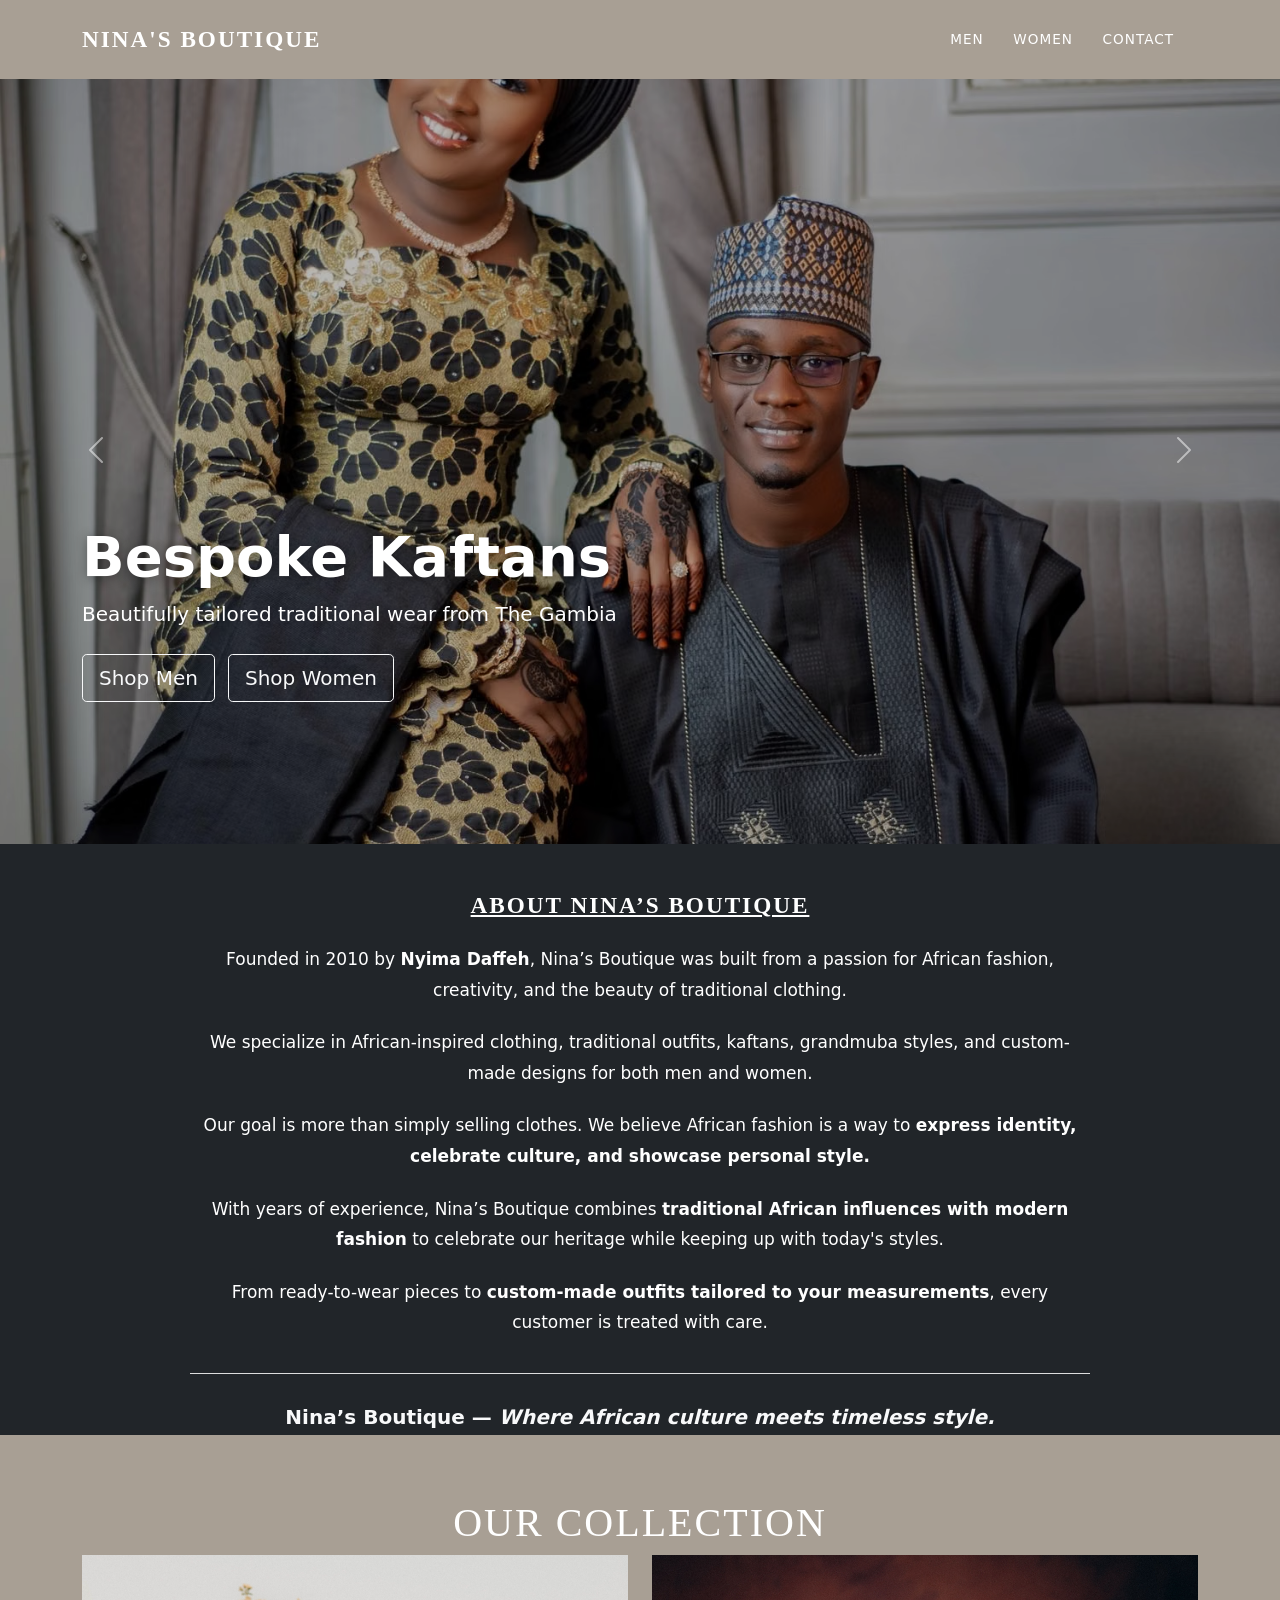
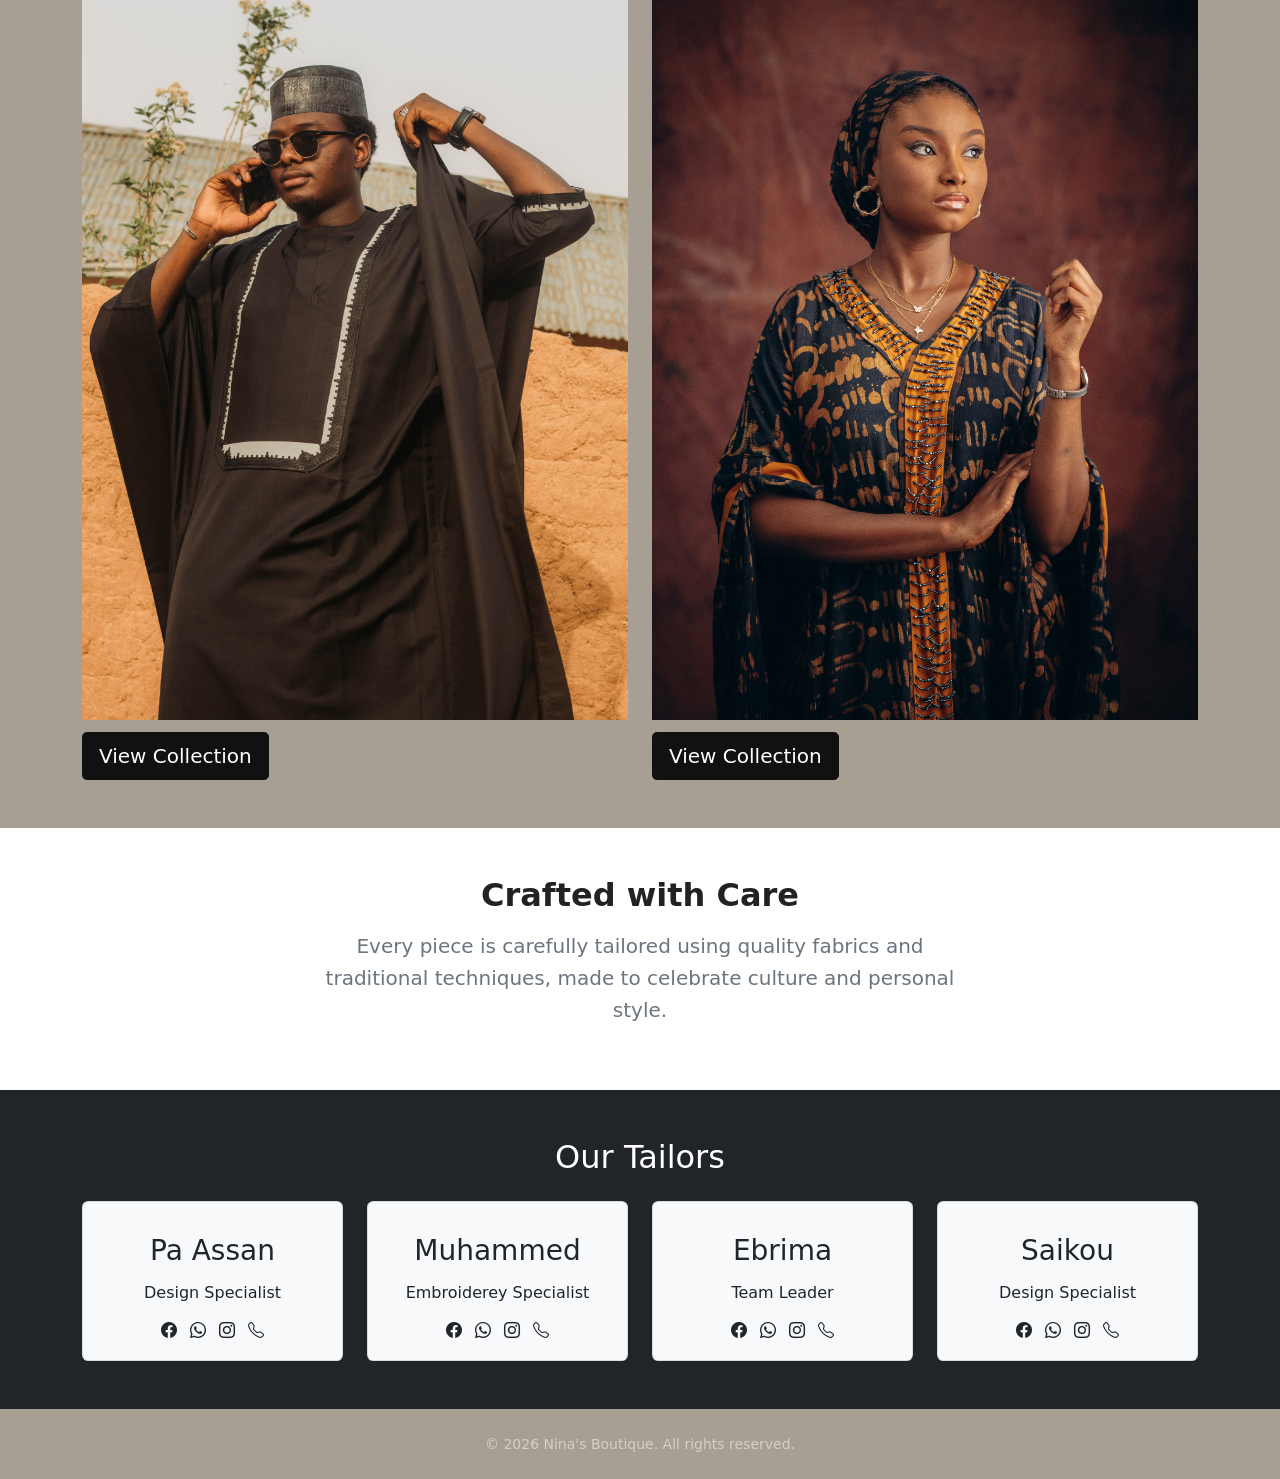
==== index.html @ b5e0ad5a "Update index.html" ====
<!DOCTYPE html>
<html lang="en">
<head>
  <meta charset="UTF-8">
  <meta name="viewport" content="width=device-width, initial-scale=1.0">
  <title>Nina's Boutique | Traditional Kaftans</title>
  <link href="bootstrap-5.0.2-dist/css/bootstrap.min.css" rel="stylesheet">
  <link rel="stylesheet" href="https://cdn.jsdelivr.net/npm/bootstrap-icons@1.11.3/font/bootstrap-icons.min.css">
  <link rel="stylesheet" href="style.css">
</head>
<body>

  <nav class="navbar navbar-expand-lg sticky-top">
    <div class="container">
      <a class="navbar-brand" href="index.html"><b>Nina's Boutique</b></a>
      <button class="navbar-toggler text-white" type="button" data-bs-toggle="collapse" data-bs-target="#navbarNav" aria-label="Menu">
        ☰
      </button>
      <div class="collapse navbar-collapse" id="navbarNav">
        <ul class="navbar-nav ms-auto align-items-lg-center">
          <li class="nav-item"><a class="nav-link" href="men.html">Men</a></li>
          <li class="nav-item"><a class="nav-link" href="women.html">Women</a></li>
          <li class="nav-item"><a class="nav-link" href="contact.html">Contact</a></li>
          <li class="nav-item ms-lg-3">
            
            </a>
          </li>
        </ul>
      </div>
    </div>
  </nav>

  <div id="heroCarousel" class="carousel slide carousel-fade" data-bs-ride="carousel">
    <div class="carousel-inner">
  
  
  
      <div class="carousel-item active">
        <img src="images/pexels-photo-33344543.avif" class="d-block w-100 hero-img" alt="Bespoke Kaftans">
        <div class="carousel-caption text-start">
          <div class="container">
            <h1 class="display-4 fw-bold">Bespoke Kaftans</h1>
            <p class="lead mb-4">Beautifully tailored traditional wear from The Gambia</p>
            <a href="men.html" class="btn btn-outline-light btn-lg me-2">Shop Men</a>
            <a href="women.html" class="btn btn-outline-light btn-lg">Shop Women</a>
          </div>
        </div>
      </div>
  
      <div class="carousel-item">
        <img src="images/pexels-planeteelevene-31485660.jpg" class="d-block w-100 hero-img" alt="For Men" loading="lazy">
        <div class="carousel-caption text-start">
          <div class="container">
            <h1 class="display-4 fw-bold">For Men</h1>
            <p class="lead mb-4">Classic and modern kaftans tailored to perfection</p>
            <a href="men.html" class="btn btn-dark btn-lg">View Men’s Collection</a>
          </div>
        </div>
      </div>
  
      <div class="carousel-item">
        <img src="images/pexels-taiyesalawu-36550418.jpg" class="d-block w-100 hero-img" alt="For Women" loading="lazy">
        <div class="carousel-caption text-start">
          <div class="container">
            <h1 class="display-4 fw-bold">For Women</h1>
            <p class="lead mb-4">Elegant traditional styles made just for you</p>
            <a href="women.html" class="btn btn-dark btn-lg">View Women’s Collection</a>
          </div>
        </div>
      </div>
  
      <div class="carousel-item">
        <img src="images/il_800x800.6125091984_jcxq.webp" class="d-block w-100 hero-img" alt="For Men" loading="lazy">
        <div class="carousel-caption text-start">
          <div class="container">
            <h1 class="display-4 fw-bold">For Men</h1>
            <p class="lead mb-4">Classic and modern kaftans tailored to perfection</p>
            <a href="men.html" class="btn btn-dark btn-lg">View Men’s Collection</a>
          </div>
        </div>
      </div>
  
      <div class="carousel-item">
        <img src="images/pexels-alpha-paul-696966661-19834982.jpg" class="d-block w-100 hero-img" alt="For Women" loading="lazy">
        <div class="carousel-caption text-start">
          <div class="container">
            <h1 class="display-4 fw-bold">For Women</h1>
            <p class="lead mb-4">Elegant traditional styles made just for you</p>
            <a href="women.html" class="btn btn-dark btn-lg">View Women’s Collection</a>
          </div>
        </div>
      </div>
  
      <div class="carousel-item">
        <img src="images/pexels-kwame-fosu-2159790953-36348817.jpg" class="d-block w-100 hero-img" alt="For Men" loading="lazy">
        <div class="carousel-caption text-start">
          <div class="container">
            <h1 class="display-4 fw-bold">For Men</h1>
            <p class="lead mb-4">Classic and modern kaftans tailored to perfection</p>
            <a href="men.html" class="btn btn-dark btn-lg">View Men’s Collection</a>
          </div>
        </div>
      </div>
  
      <div class="carousel-item">
        <img src="images/pexels-rdne-7249760.jpg" class="d-block w-100 hero-img" alt="For Women" loading="lazy">
        <div class="carousel-caption text-start">
          <div class="container">
            <h1 class="display-4 fw-bold">For Women</h1>
            <p class="lead mb-4">Elegant traditional styles made just for you</p>
            <a href="women.html" class="btn btn-dark btn-lg">View Women’s Collection</a>
          </div>
        </div>
      </div>
  
    </div>
  </div>

 <button class="carousel-control-prev" type="button" data-bs-target="#heroCarousel" data-bs-slide="prev">
      <span class="carousel-control-prev-icon"></span>
    </button>
    <button class="carousel-control-next" type="button" data-bs-target="#heroCarousel" data-bs-slide="next">
      <span class="carousel-control-next-icon"></span>
    </button>
  </div>
   



<section class="bg-dark text-light p-5 p-lg-0 pt-lg-5 text-center text-sm-start">

  <div class="container">

    <div class="about-layout">

      <div class="about-text">

        <h2 class="fw-bold mb-4">About Nina’s Boutique</h2>

        <p class="words">
          Founded in 2010 by <strong>Nyima Daffeh</strong>, Nina’s Boutique was built from a passion
          for African fashion, creativity, and the beauty of traditional clothing.
        </p>

        <p class="words">
          We specialize in African-inspired clothing, traditional outfits, kaftans, grandmuba styles,
          and custom-made designs for both men and women.
        </p>

        <p class="words">
          Our goal is more than simply selling clothes. We believe African fashion is a way to
          <strong>express identity, celebrate culture, and showcase personal style.</strong>
        </p>

        <p class="words">
          With years of experience, Nina’s Boutique combines
          <strong>traditional African influences with modern fashion</strong> to celebrate our
          heritage while keeping up with today's styles.
        </p>

        <p class="words">
          From ready-to-wear pieces to <strong>custom-made outfits tailored to your measurements</strong>,
          every customer is treated with care.
        </p>

        <p class="bio-close">
          Nina’s Boutique — <em>Where African culture meets timeless style.</em>
        </p>

      </div>



    </div>

  </div>

</section>
















  <section class="py-5">
    <div class="showcase">
      <h1>Our Collection</h1>
    </div>
    <div class="container">
      <div class="row g-4">
        <div class="col-md-6">
          <div class="category-card">
            
            <img src="images/pexels-khalifa-yahaya-650488521-36029407.jpg" alt="Men">
            <a href="men.html" class="btn btn-dark btn-lg">View Collection</a>
          </div>
        </div>
        <div class="col-md-6">
          <div class="category-card">
            <img src="images/pexels-md-photography-2150970498-33363225.jpg" alt="Women">
            <a href="women.html" class="btn btn-dark btn-lg">View Collection</a>
          </div>
        </div>
      </div>
    </div>
  </section>

  <section class="py-5 bg-white">
    <div class="container text-center">
      <div class="row justify-content-center">
        <div class="col-lg-7">
          <h2 class="fw-bold mb-3">Crafted with Care</h2>
          <p class="text-muted lead">
            Every piece is carefully tailored using quality fabrics and traditional techniques,
            made to celebrate culture and personal style.
          </p>
        </div>
      </div>
    </div>
  </section>

<section id="Tailors" class="py-5 bg-dark text-dark text-center">
      
        <div class="container">
      
          <h2 class=" mb-4 text-center text-white">Our Tailors</h2>
      

      
          <div class="row g-4">
      
      
            <div class="col-md-6 col-lg-3">
      
              <div class="card bg-light">
      
                <div class="card-body text-center">
      
                  <img src="" class="rounded-circle mb-3" alt="" />
      
                  <h3 class="card-title mb-3">Pa Assan</h3>
                  <p><h6>Design Specialist</h6></p>
      
                  <p class="card-text">
                  </p>
      
                  
                  <a href="#"><i class="bi bi-facebook text-dark mx-1"></i></a>
                  <a href="#"><i class="bi bi-whatsapp text-dark mx-1"></i></a>
                  <a href="#"><i class="bi bi-instagram text-dark mx-1"></i></a>
                  <a href="#"><i class="bi bi-telephone text-dark mx-1"></i></a>
      
                </div>
              </div>
            </div>
      
      
            <div class="col-md-6 col-lg-3">
      
              <div class="card bg-light">
      
                <div class="card-body text-center">
      
                  <img src="" class="rounded-circle mb-3" alt="" />
      
                  <h3 class="card-title mb-3">Muhammed</h3>
                  <p><h6>Embroiderey Specialist</h6></p>
      
                  <p class="card-text">
                  </p>
      
                  
                  <a href="#"><i class="bi bi-facebook text-dark mx-1"></i></a>
                  <a href="#"><i class="bi bi-whatsapp text-dark mx-1"></i></a>
                  <a href="#"><i class="bi bi-instagram text-dark mx-1"></i></a>
                  <a href="#"><i class="bi bi-telephone text-dark mx-1"></i></a>
      
                </div>
              </div>
            </div>
      
      
            <div class="col-md-6 col-lg-3">
      
              <div class="card bg-light">
      
                <div class="card-body text-center">
      
                  <img src="" class="rounded-circle mb-3" alt="" />
      
                  <h3 class="card-title mb-3">Ebrima</h3>
                  <p><h6>Team Leader</h6></p>
      
                  <p class="card-text">
                  </p>
      
                  
                  <a href="#"><i class="bi bi-facebook text-dark mx-1"></i></a>
                  <a href="#"><i class="bi bi-whatsapp text-dark mx-1"></i></a>
                  <a href="#"><i class="bi bi-instagram text-dark mx-1"></i></a>
                  <a href="#"><i class="bi bi-telephone text-dark mx-1"></i></a>
      
                </div>
              </div>
            </div>
      
      
            <div class="col-md-6 col-lg-3">
      
              <div class="card bg-light">
      
                <div class="card-body text-center">
      
                  <img src="" class="rounded-circle mb-3" alt="" />
      
                  <h3 class="card-title mb-3">Saikou</h3>
                  <p><h6>Design Specialist</h6></p>
      
                  <p class="card-text">
                  </p>
      
                  
                  <a href="#"><i class="bi bi-facebook text-dark mx-1"></i></a>
                  <a href="#"><i class="bi bi-whatsapp text-dark mx-1"></i></a>
                  <a href="#"><i class="bi bi-instagram text-dark mx-1"></i></a>
                  <a href="#"><i class="bi bi-telephone text-dark mx-1"></i></a>
      
                </div>
              </div>
            </div>
      
          </div>
        </div>
</section>

  

  <footer class="py-4 text-center text-white-50 small">
    <div class="container">&copy; 2026 Nina's Boutique. All rights reserved.</div>
  </footer>

  <script src="bootstrap-5.0.2-dist/js/bootstrap.bundle.min.js"></script>
</body>
</html>
---- style.css ----
*,
*::before,
*::after {
  box-sizing: border-box;
}

html {
  -webkit-text-size-adjust: 100%;
}

body {
  margin: 0;
  overflow-x: hidden;
  background-color: #a89f94;
  color: #222;
  font-family: system-ui, -apple-system, "Segoe UI", Roboto, sans-serif;
  line-height: 1.6;
}

img {
  max-width: 100%;
  height: auto;
  display: block;
}

.navbar {
  background-color: #a89f94;
  padding-top: 1rem;
  padding-bottom: 1rem;
}

.navbar-brand {
  font-family: Georgia, "Times New Roman", Times, serif;
  font-size: 1.45rem;
  font-weight: 400;
  letter-spacing: 2px;
  color: #ffffff !important;
  text-transform: uppercase;
}

.words {
  text-align: center;
}
.showcase {
  font-family: Georgia, "Times New Roman", Times, serif;
  font-size: 1.45rem;
  font-weight: 400;
  letter-spacing: 2px;
  color: #ffffff !important;
  text-transform: uppercase;
  text-align: center;
}

.Textile {
  font-family: Georgia, "Times New Roman", Times, serif;
  
  font-weight: 400;
  letter-spacing: 2px;
  color: #ffffff !important;
  text-transform: uppercase;
  text-align: center;
  text-decoration: underline;
}




.nav-link {
  color: #ffffff !important;
  font-weight: 400;
  font-size: 0.85rem;
  letter-spacing: 1px;
  text-transform: uppercase;
  margin-left: 0.85rem;
}

.nav-link:hover,
.nav-link.active {
  color: #f0e9e0 !important;
}

.navbar-toggler {
  border: 1px solid rgba(255, 255, 255, 0.8);
  padding: 0.1rem 0.5rem;
  color: #fff;
  font-size: 1.7rem;
  line-height: 1;
}

.navbar-toggler:focus {
  box-shadow: none;
}

.navbar-toggler-icon {
  display: none;
}

.hero-img {
  height: 85vh;
  width: 100%;
  object-fit: cover;
  object-position: center;
  filter: brightness(0.72);
}

.carousel-indicators {
  display: none;
}

.carousel-caption {
  bottom: 16%;
  left: 0;
  right: 0;
  text-align: left;
}

.carousel-caption h1 {
  text-shadow: 0 2px 12px rgba(0, 0, 0, 0.35);
}

.category-card {
  background: transparent;
}

.category-card img {
  width: 100%;
  height: 85vh;
  min-height: 520px;
  object-fit: cover;
  object-position: center;
}

.category-card .btn {
  display: inline-block;
  margin-top: 12px;
}

.card {
  border-radius: 0.4rem;
  overflow: hidden;
}

.card-img-top {
  height: 260px;
  width: 100%;
  object-fit: cover;
  object-position: center;
  background: #1a1a1a;
}

.btn-dark {
  background-color: #111;
  border-color: #111;
}


.about-text {
    max-width: 900px;
    margin: auto;
    line-height: 1.8;
}

.about-text h2 {
  text-align: center;
  letter-spacing: 1px;
  font-family: Georgia, "Times New Roman", Times, serif;
  font-size: 1.45rem;
  font-weight: 400;
  letter-spacing: 2px;
  color: #ffffff !important;
  text-transform: uppercase;
  text-align: center;
  text-decoration: underline;

}

.words {
    font-size: 17px;
    color: white;
    margin-bottom: 22px;
}

.bio-close {
    text-align: center;
    font-size: 20px;
    font-weight: 600;
    margin-top: 35px;
    padding-top: 25px;
    border-top: 1px solid #ddd;
}



@media (max-width: 991.98px) {
  .navbar-collapse {
    background-color: #a89f94;
    margin-top: 0.7rem;
    padding: 0.5rem 0.75rem 1rem;
    border-radius: 8px;
  }

  .nav-link {
    margin-left: 0;
    padding: 0.75rem 0.2rem !important;
    border-bottom: 1px solid rgba(255, 255, 255, 0.2);
  }

  .navbar-nav .btn {
    margin-top: 0.75rem;
    width: 100%;
  }
}

@media (max-width: 768px) {
  .navbar-brand {
    font-size: 1.1rem;
    letter-spacing: 1.4px;
  }

  .hero-img {
    height: 70vh;
  }

  .carousel-caption {
    bottom: 10%;
  }

  .carousel-caption h1 {
    font-size: 1.8rem;
  }

  .category-card img {
    height: 70vh;
    min-height: 380px;
  }

  a.btn,
  button,
  .btn {
    min-height: 44px;
  }
}

@media (max-width: 480px) {
  .hero-img {
    height: 62vh;
  }

  .category-card img {
    height: 62vh;
    min-height: 320px;
  }
}



.product-card {
  background: #fff;
  border-radius: 8px;
  overflow: hidden;
  cursor: pointer;
  box-shadow: 0 2px 8px rgba(0, 0, 0, 0.08);
  transition: transform 0.25s ease, box-shadow 0.25s ease;
}

.product-card:hover {
  transform: translateY(-5px);
  box-shadow: 0 8px 20px rgba(0, 0, 0, 0.15);
}

.product-img {
  width: 100%;
  height: 260px;
  object-fit: cover;
}

.product-info {
  padding: 15px;
}

.product-title {
  margin-bottom: 5px;
  font-weight: 600;
}

.product-short {
  margin: 0;
  color: #6c757d;
  font-size: 14px;
}



.product-modal {
  display: none;

  position: fixed;
  z-index: 9999;

  left: 0;
  top: 0;

  width: 100%;
  height: 100%;

  background: rgba(0, 0, 0, 0.75);

  align-items: center;
  justify-content: center;

  padding: 30px;
}


.product-modal-content {
  position: relative;

  width: 90%;
  max-width: 1000px;

  max-height: 90vh;

  background: #fff;

  border-radius: 10px;

  overflow: hidden;

  display: flex;

  box-shadow: 0 20px 60px rgba(0, 0, 0, 0.4);

  animation: popup 0.25s ease;
}




.modal-image-container {
  width: 50%;
  background: #eee;
}

.modal-image-container img {
  width: 100%;
  height: 100%;

  min-height: 550px;

  object-fit: cover;
}




.modal-info {
  width: 50%;

  padding: 60px 50px;

  display: flex;
  flex-direction: column;
  justify-content: center;
}

.modal-category {
  font-size: 12px;
  letter-spacing: 2px;
  color: #888;
  margin-bottom: 15px;
}

.modal-info h2 {
  font-family: Georgia, "Times New Roman", serif;

  font-size: 2.5rem;

  margin-bottom: 20px;
}

.modal-info p {
  color: #555;
}

.modal-price {
  font-weight: bold;
  font-size: 1.1rem;

  margin-top: 20px;
  margin-bottom: 5px;
}

.modal-made {
  font-size: 14px;
  margin-bottom: 30px;
}




.close-modal {
  position: absolute;

  top: 15px;
  right: 20px;

  z-index: 10;

  width: 40px;
  height: 40px;

  border: none;

  border-radius: 50%;

  background: rgba(255, 255, 255, 0.9);

  font-size: 28px;

  line-height: 1;

  cursor: pointer;
}




@keyframes popup {

  from {
    opacity: 0;
    transform: scale(0.95);
  }

  to {
    opacity: 1;
    transform: scale(1);
  }

}




@media (max-width: 768px) {

  .product-modal {
    padding: 15px;
  }

  .product-modal-content {
    width: 100%;
    max-height: 90vh;

    display: block;

    overflow-y: auto;
  }

  .modal-image-container {
    width: 100%;
  }

  .modal-image-container img {
    width: 100%;
    height: 300px;
    min-height: 0;
  }

  .modal-info {
    width: 100%;
    padding: 30px;
  }

  .modal-info h2 {
    font-size: 2rem;
  }

  

}

.product-card {
    background: white;
    border-radius: 8px;
    overflow: hidden;
    cursor: pointer;
    box-shadow: 0 2px 8px rgba(0, 0, 0, 0.08);
    transition: transform 0.25s ease, box-shadow 0.25s ease;
}
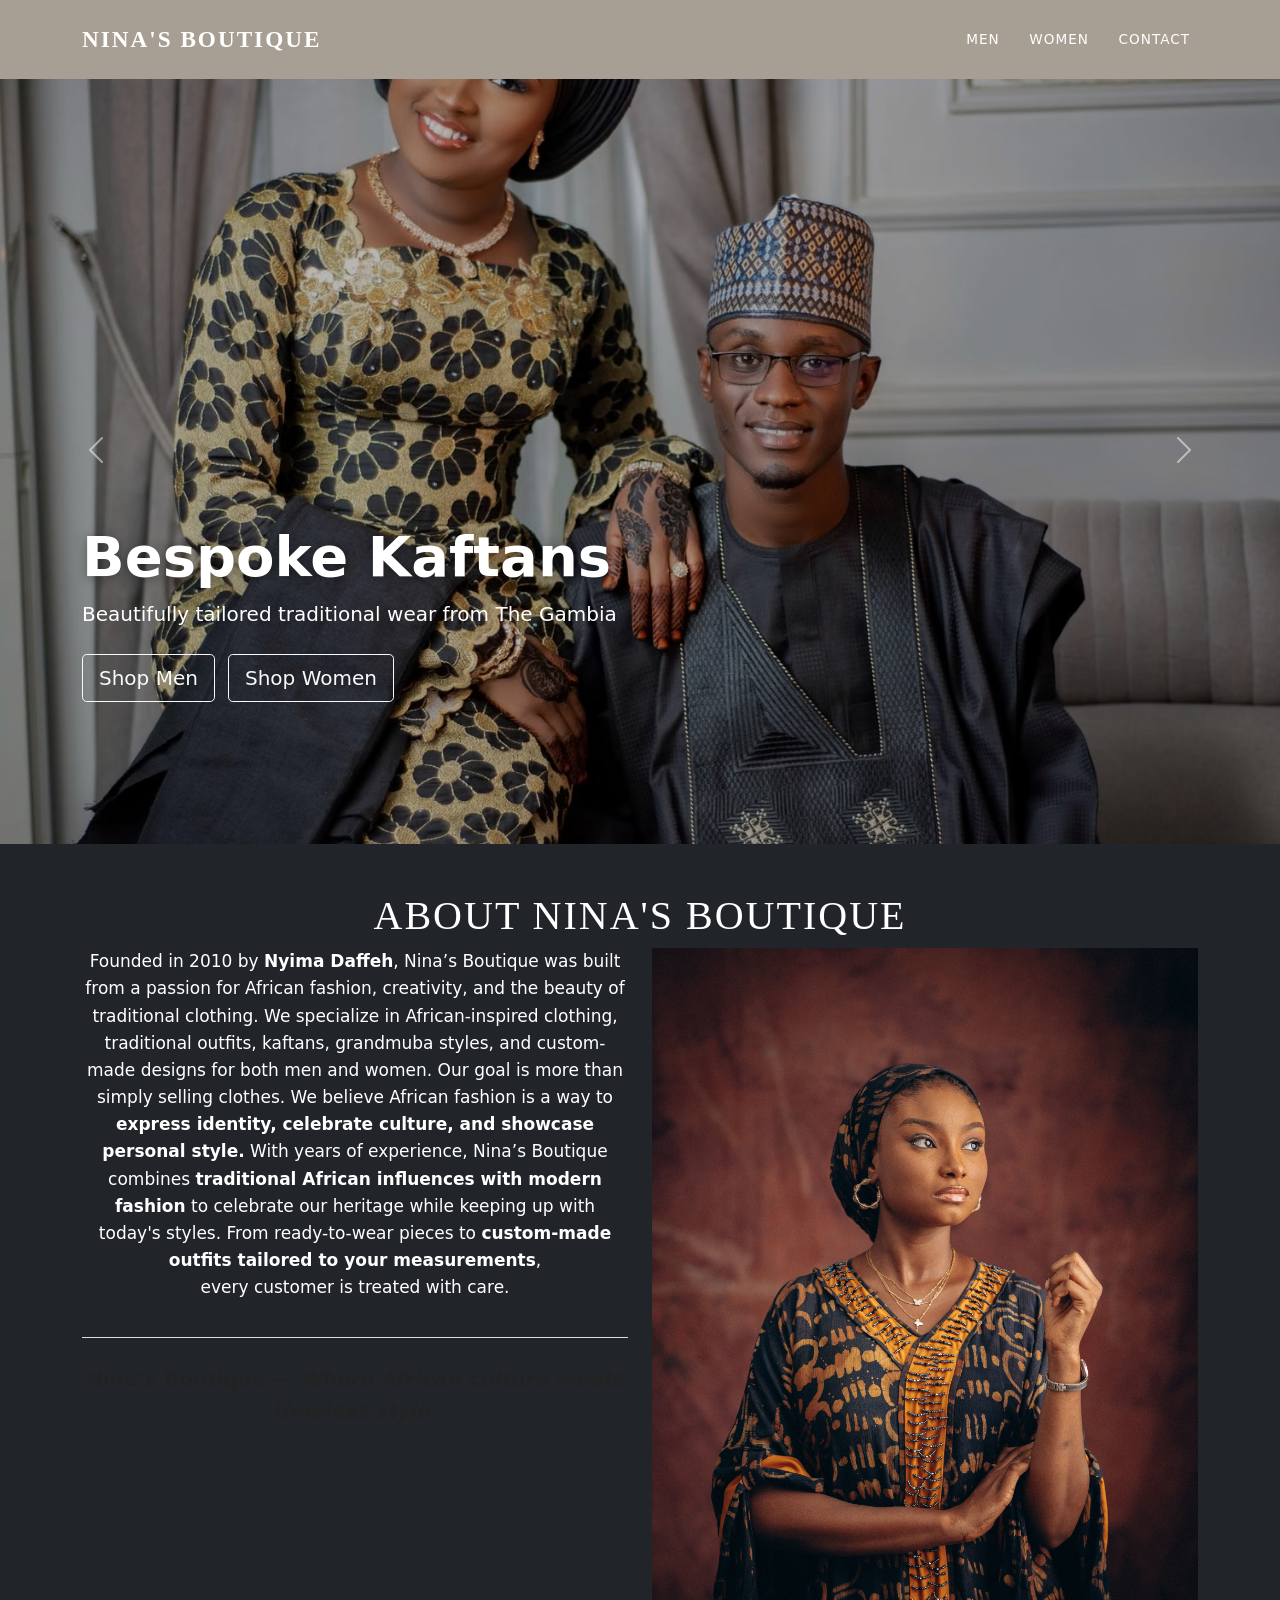
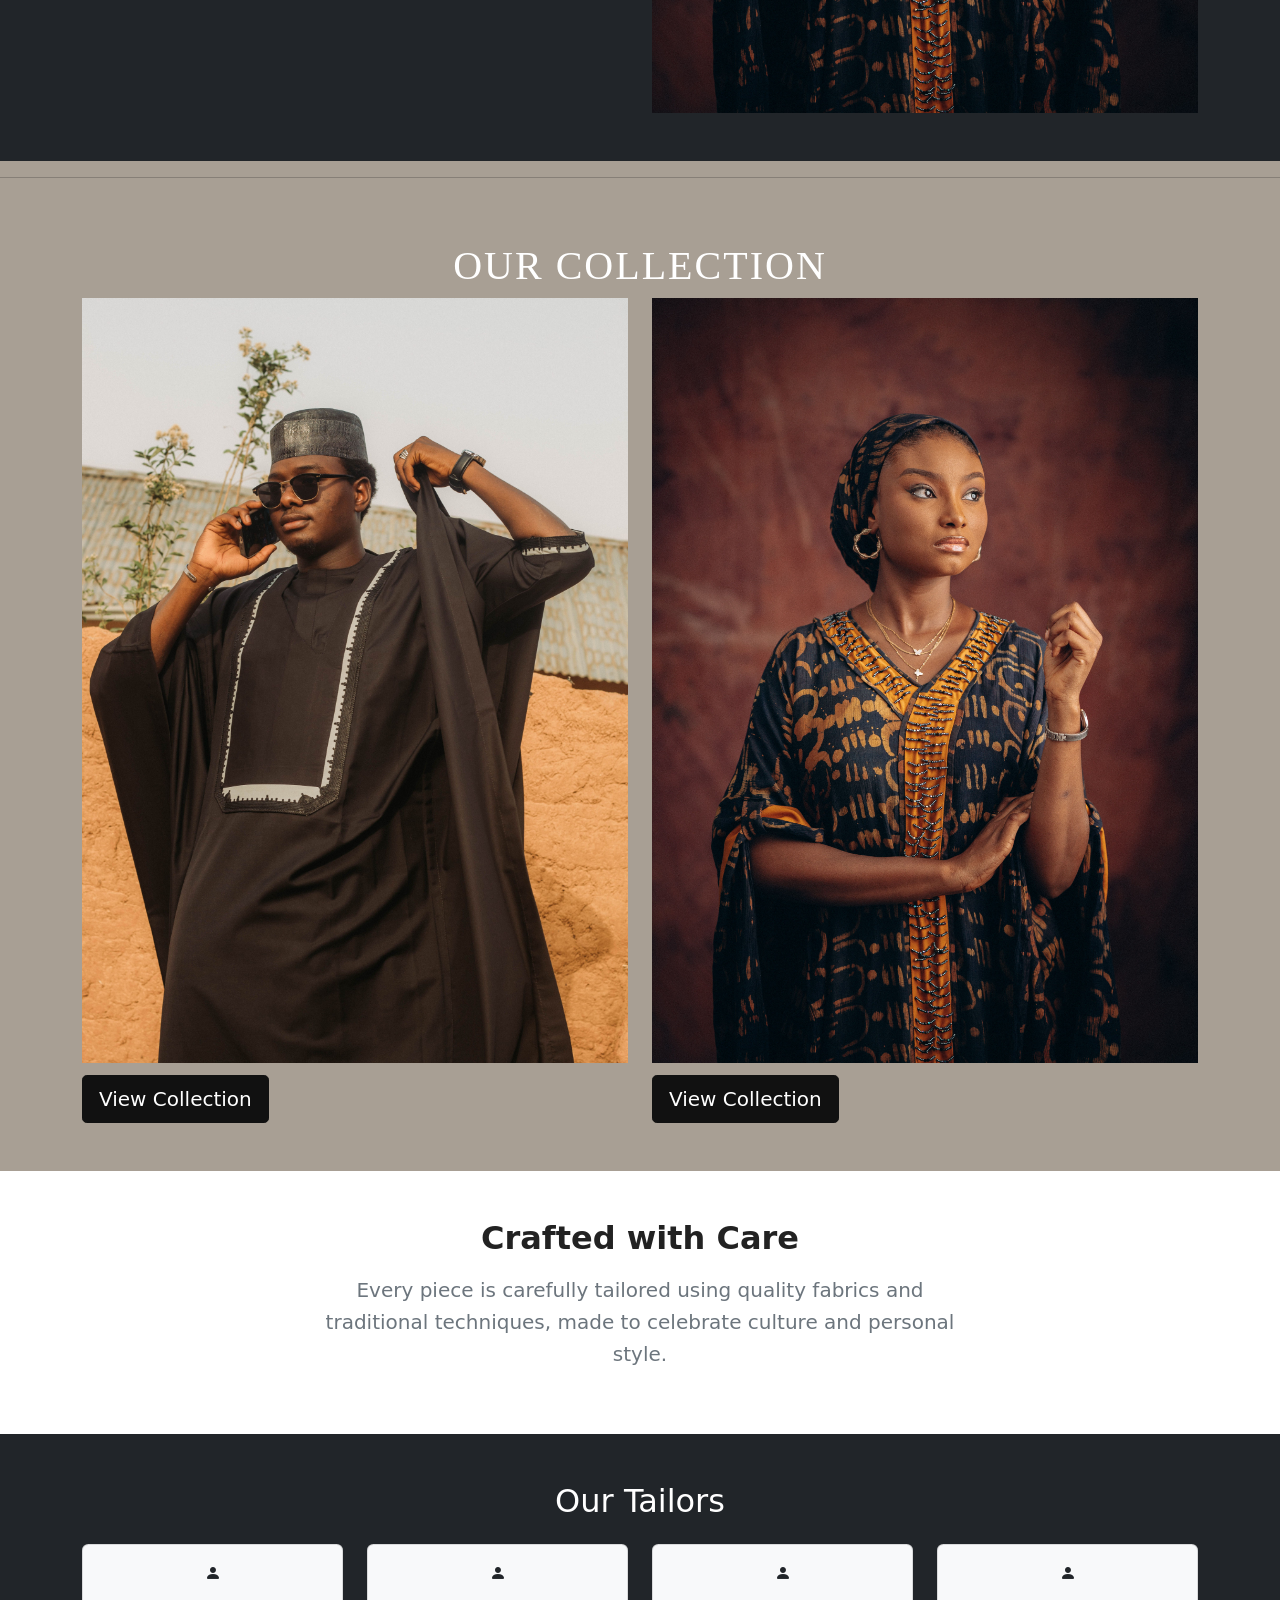
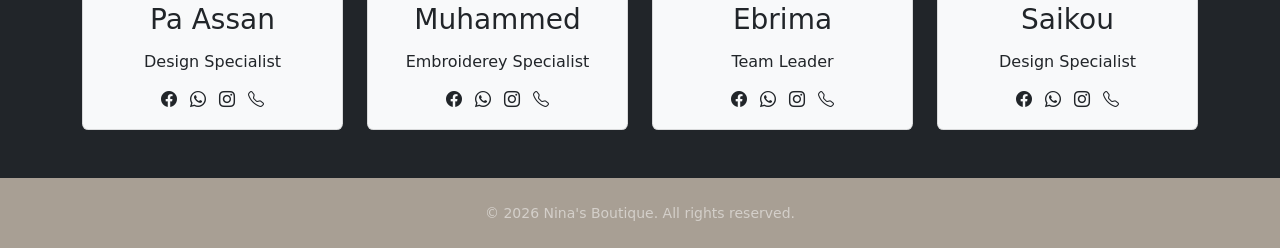
==== commit 6b9133c1: "Update index.html" ====
--- a/index.html
+++ b/index.html
@@ -21,10 +21,6 @@
           <li class="nav-item"><a class="nav-link" href="men.html">Men</a></li>
           <li class="nav-item"><a class="nav-link" href="women.html">Women</a></li>
           <li class="nav-item"><a class="nav-link" href="contact.html">Contact</a></li>
-          <li class="nav-item ms-lg-3">
-            
-            </a>
-          </li>
         </ul>
       </div>
     </div>
@@ -36,7 +32,7 @@
   
   
       <div class="carousel-item active">
-        <img src="images/pexels-photo-33344543.avif" class="d-block w-100 hero-img" alt="Bespoke Kaftans">
+        <img src="images/pexels-photo-33344543.avif" class="d-block w-100 hero-img" alt="Bespoke Kaftans" fetchpriority="high">
         <div class="carousel-caption text-start">
           <div class="container">
             <h1 class="display-4 fw-bold">Bespoke Kaftans</h1>
@@ -48,7 +44,7 @@
       </div>
   
       <div class="carousel-item">
-        <img src="images/pexels-planeteelevene-31485660.jpg" class="d-block w-100 hero-img" alt="For Men" loading="lazy">
+        <img src="images/pexels-planeteelevene-31485660.jpg" class="d-block w-100 hero-img" alt="For Men" loading="lazy" decoding="async">
         <div class="carousel-caption text-start">
           <div class="container">
             <h1 class="display-4 fw-bold">For Men</h1>
@@ -59,7 +55,7 @@
       </div>
   
       <div class="carousel-item">
-        <img src="images/pexels-taiyesalawu-36550418.jpg" class="d-block w-100 hero-img" alt="For Women" loading="lazy">
+        <img src="images/pexels-taiyesalawu-36550418.jpg" class="d-block w-100 hero-img" alt="For Women" loading="lazy" decoding="async">
         <div class="carousel-caption text-start">
           <div class="container">
             <h1 class="display-4 fw-bold">For Women</h1>
@@ -70,7 +66,7 @@
       </div>
   
       <div class="carousel-item">
-        <img src="images/il_800x800.6125091984_jcxq.webp" class="d-block w-100 hero-img" alt="For Men" loading="lazy">
+        <img src="images/il_800x800.6125091984_jcxq.webp" class="d-block w-100 hero-img" alt="For Men" loading="lazy" decoding="async">
         <div class="carousel-caption text-start">
           <div class="container">
             <h1 class="display-4 fw-bold">For Men</h1>
@@ -81,7 +77,7 @@
       </div>
   
       <div class="carousel-item">
-        <img src="images/pexels-alpha-paul-696966661-19834982.jpg" class="d-block w-100 hero-img" alt="For Women" loading="lazy">
+        <img src="images/pexels-alpha-paul-696966661-19834982.jpg" class="d-block w-100 hero-img" alt="For Women" loading="lazy" decoding="async">
         <div class="carousel-caption text-start">
           <div class="container">
             <h1 class="display-4 fw-bold">For Women</h1>
@@ -92,7 +88,7 @@
       </div>
   
       <div class="carousel-item">
-        <img src="images/pexels-kwame-fosu-2159790953-36348817.jpg" class="d-block w-100 hero-img" alt="For Men" loading="lazy">
+        <img src="images/pexels-kwame-fosu-2159790953-36348817.jpg" class="d-block w-100 hero-img" alt="For Men" loading="lazy" decoding="async">
         <div class="carousel-caption text-start">
           <div class="container">
             <h1 class="display-4 fw-bold">For Men</h1>
@@ -103,7 +99,7 @@
       </div>
   
       <div class="carousel-item">
-        <img src="images/pexels-rdne-7249760.jpg" class="d-block w-100 hero-img" alt="For Women" loading="lazy">
+        <img src="images/pexels-rdne-7249760.jpg" class="d-block w-100 hero-img" alt="For Women" loading="lazy" decoding="async">
         <div class="carousel-caption text-start">
           <div class="container">
             <h1 class="display-4 fw-bold">For Women</h1>
@@ -127,55 +123,58 @@
 
 
 
-<section class="bg-dark text-light p-5 p-lg-0 pt-lg-5 text-center text-sm-start">
-
-  <div class="container">
-
-    <div class="about-layout">
-
-      <div class="about-text">
-
-        <h2 class="fw-bold mb-4">About Nina’s Boutique</h2>
-
+<section class="py-5 bg-dark">
+    <div class="showcase">
+      <h1>About Nina's Boutique</h1>
+    </div>
+    <div class="container">
+      <div class="row g-4">
+        <div class="col-md-6">
         <p class="words">
           Founded in 2010 by <strong>Nyima Daffeh</strong>, Nina’s Boutique was built from a passion
           for African fashion, creativity, and the beauty of traditional clothing.
-        </p>
-
-        <p class="words">
+        
+
+        
           We specialize in African-inspired clothing, traditional outfits, kaftans, grandmuba styles,
           and custom-made designs for both men and women.
-        </p>
-
-        <p class="words">
+        
+
+        
           Our goal is more than simply selling clothes. We believe African fashion is a way to
           <strong>express identity, celebrate culture, and showcase personal style.</strong>
-        </p>
-
-        <p class="words">
+        
+
+        
           With years of experience, Nina’s Boutique combines
           <strong>traditional African influences with modern fashion</strong> to celebrate our
           heritage while keeping up with today's styles.
-        </p>
-
-        <p class="words">
+        
+
+        
           From ready-to-wear pieces to <strong>custom-made outfits tailored to your measurements</strong>,
-          every customer is treated with care.
+          <br>every customer is treated with care.
         </p>
 
         <p class="bio-close">
           Nina’s Boutique — <em>Where African culture meets timeless style.</em>
         </p>
 
-      </div>
-
-
-
-    </div>
-
-  </div>
-
+        </div>
+        <div class="col-md-6">
+        <div class="row g-4"> 
+          <div class="category-card">
+            <img src="images/pexels-md-photography-2150970498-33363225.jpg" alt="Women" loading="lazy" decoding="async">
+            
+          </div>
+        </div>
+        </div>
+      </div>
+    </div>
 </section>
+  
+
+<hr>
 
 
 
@@ -201,13 +200,13 @@
         <div class="col-md-6">
           <div class="category-card">
             
-            <img src="images/pexels-khalifa-yahaya-650488521-36029407.jpg" alt="Men">
+            <img src="images/pexels-khalifa-yahaya-650488521-36029407.jpg" alt="Men" loading="lazy" decoding="async">
             <a href="men.html" class="btn btn-dark btn-lg">View Collection</a>
           </div>
         </div>
         <div class="col-md-6">
           <div class="category-card">
-            <img src="images/pexels-md-photography-2150970498-33363225.jpg" alt="Women">
+            <img src="images/pexels-md-photography-2150970498-33363225.jpg" alt="Women" loading="lazy" decoding="async">
             <a href="women.html" class="btn btn-dark btn-lg">View Collection</a>
           </div>
         </div>
@@ -246,7 +245,7 @@
       
                 <div class="card-body text-center">
       
-                  <img src="" class="rounded-circle mb-3" alt="" />
+                  <div class="rounded-circle mb-3 avatar-placeholder"><i class="bi bi-person-fill"></i></div>
       
                   <h3 class="card-title mb-3">Pa Assan</h3>
                   <p><h6>Design Specialist</h6></p>
@@ -271,7 +270,7 @@
       
                 <div class="card-body text-center">
       
-                  <img src="" class="rounded-circle mb-3" alt="" />
+                  <div class="rounded-circle mb-3 avatar-placeholder"><i class="bi bi-person-fill"></i></div>
       
                   <h3 class="card-title mb-3">Muhammed</h3>
                   <p><h6>Embroiderey Specialist</h6></p>
@@ -296,7 +295,7 @@
       
                 <div class="card-body text-center">
       
-                  <img src="" class="rounded-circle mb-3" alt="" />
+                  <div class="rounded-circle mb-3 avatar-placeholder"><i class="bi bi-person-fill"></i></div>
       
                   <h3 class="card-title mb-3">Ebrima</h3>
                   <p><h6>Team Leader</h6></p>
@@ -321,7 +320,7 @@
       
                 <div class="card-body text-center">
       
-                  <img src="" class="rounded-circle mb-3" alt="" />
+                  <div class="rounded-circle mb-3 avatar-placeholder"><i class="bi bi-person-fill"></i></div>
       
                   <h3 class="card-title mb-3">Saikou</h3>
                   <p><h6>Design Specialist</h6></p>
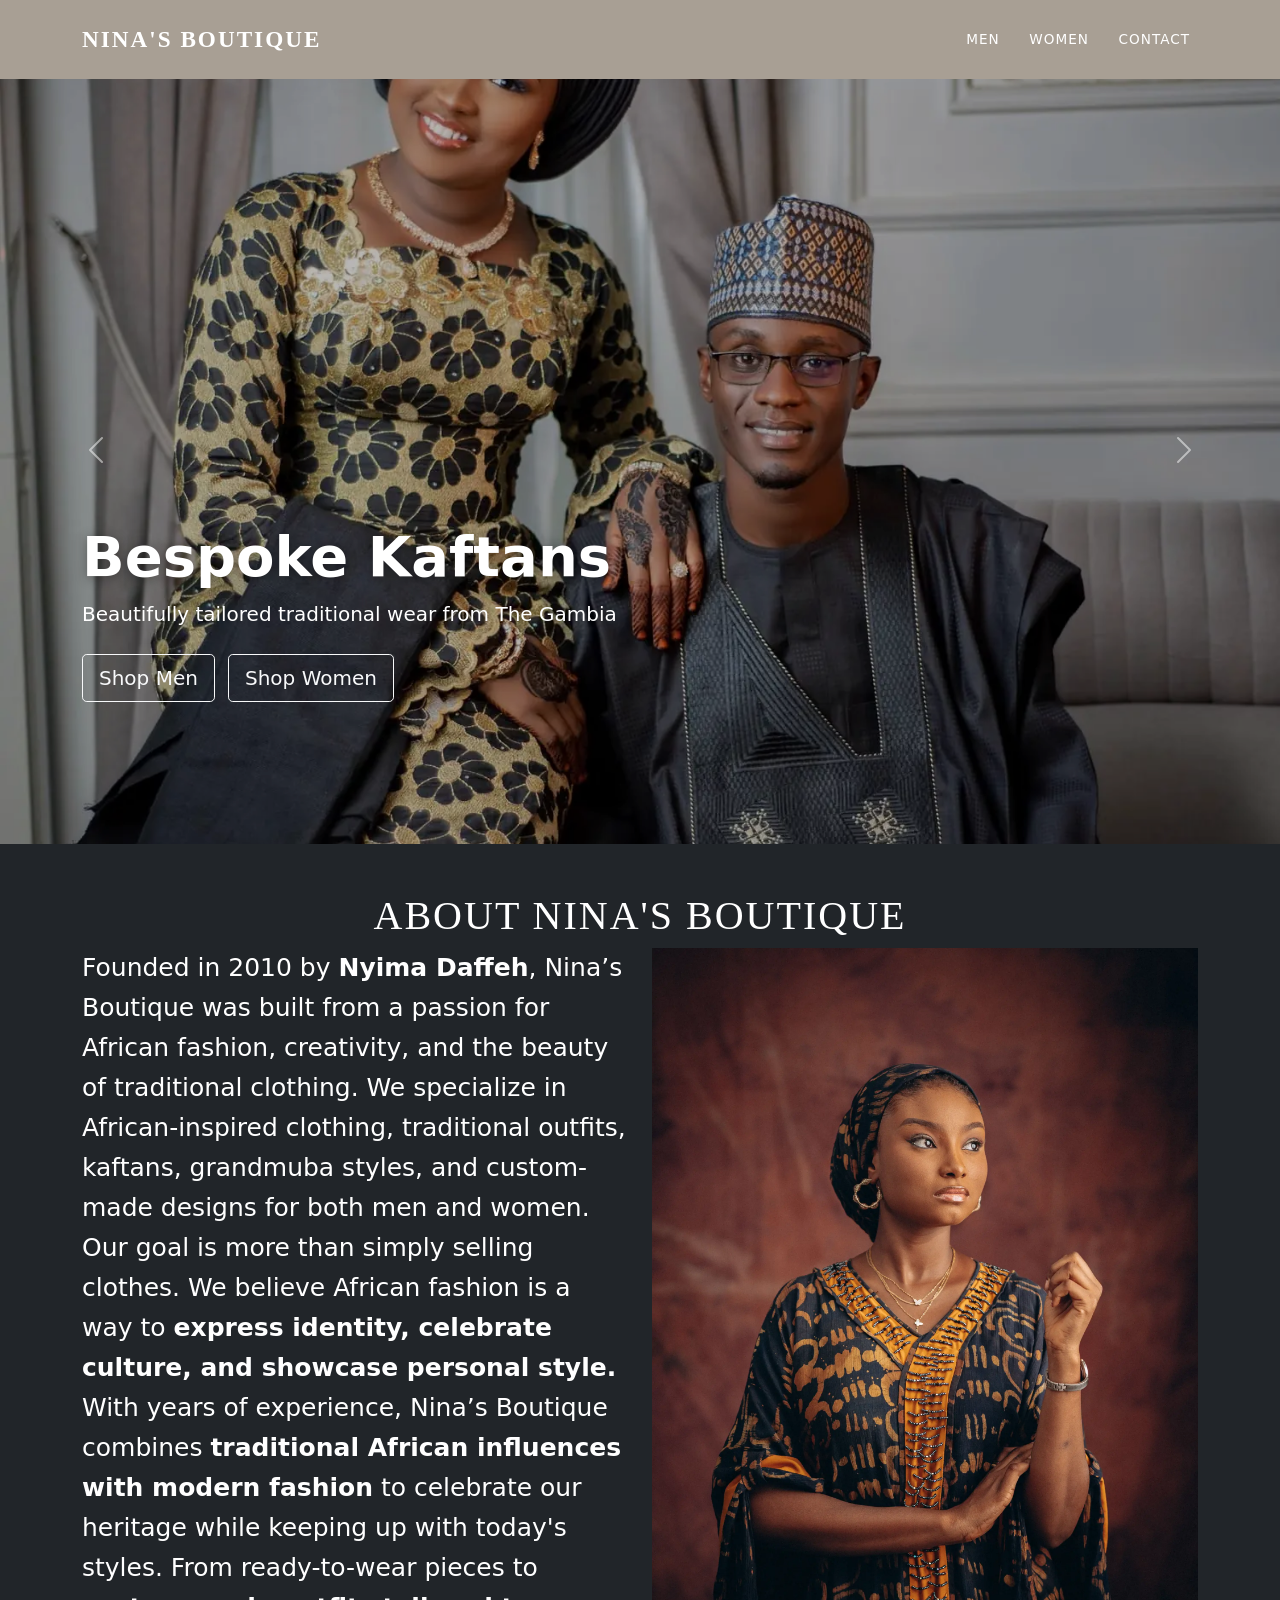
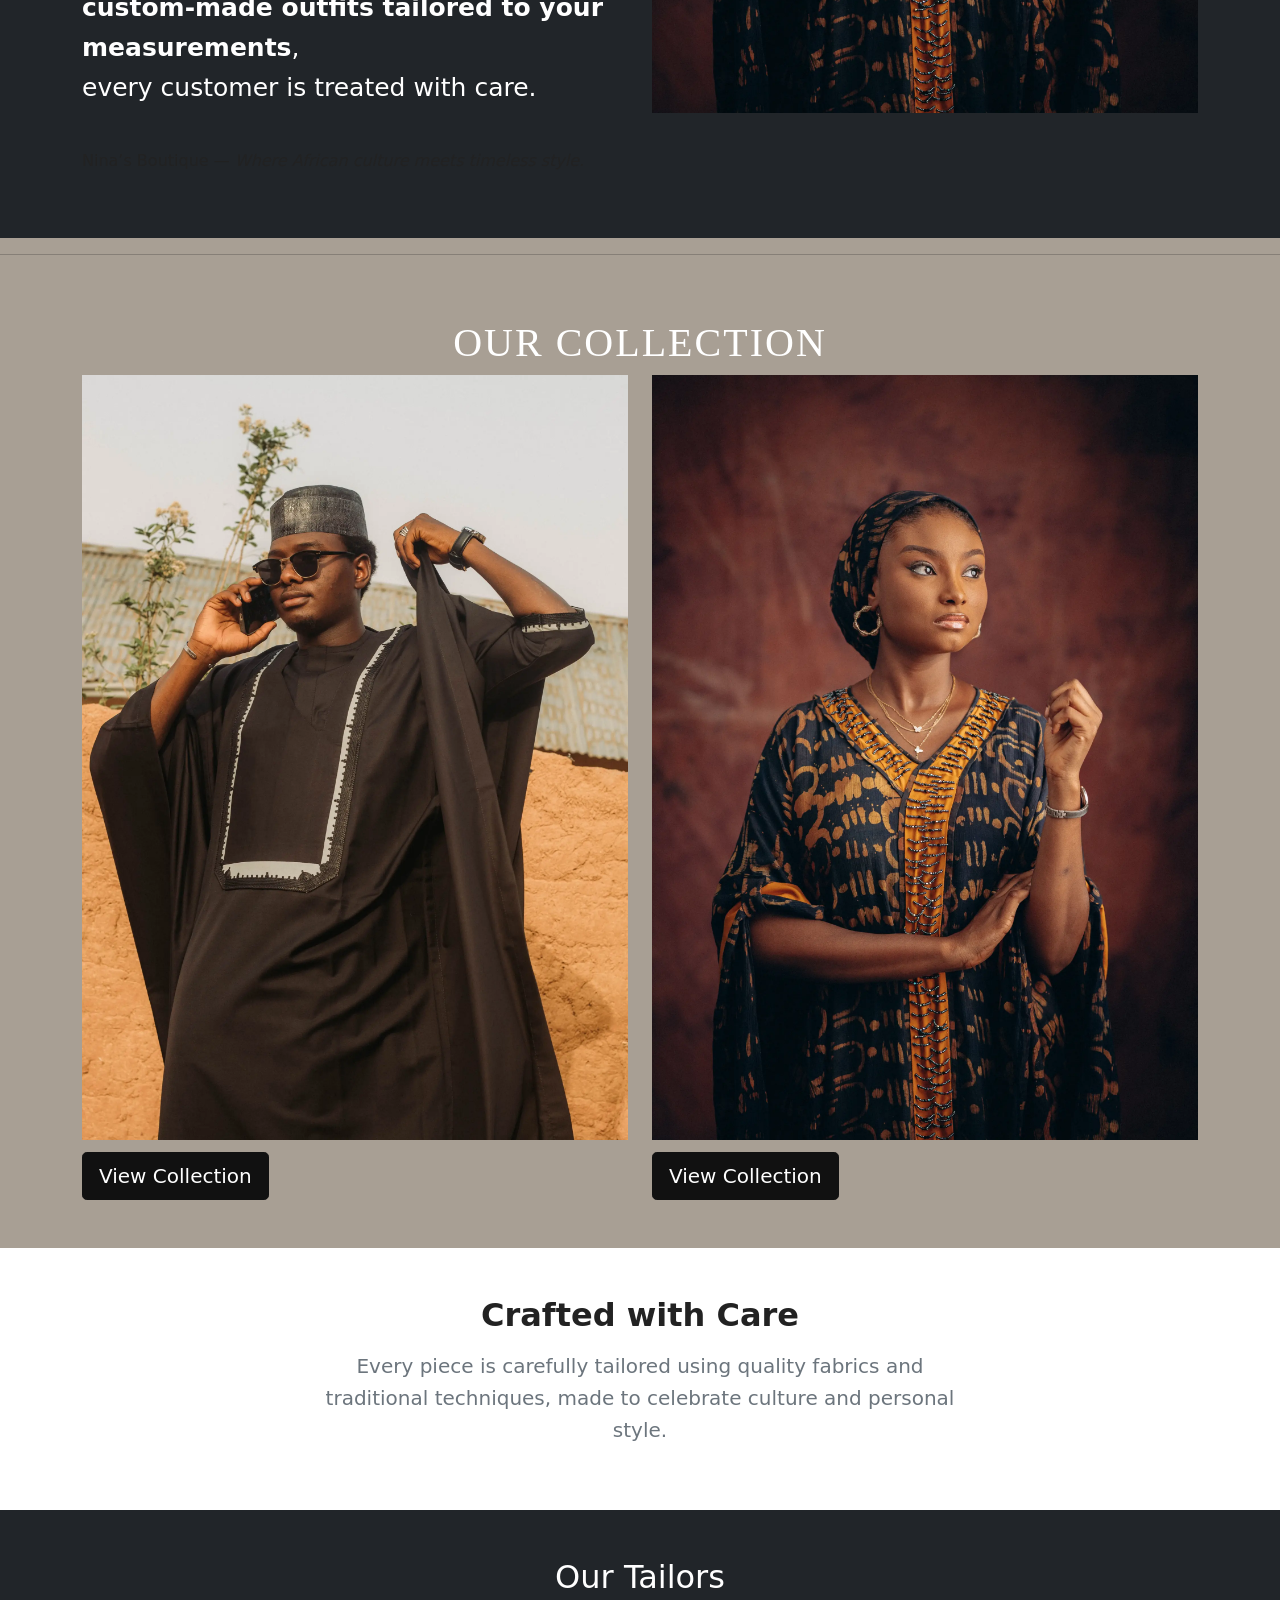
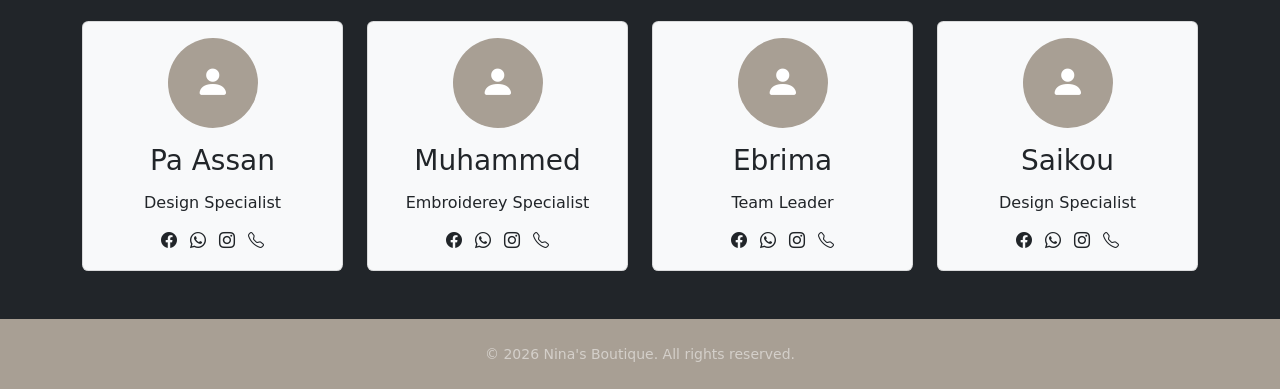
==== commit f2ba73fd: "Update index.html" ====
--- a/index.html
+++ b/index.html
@@ -32,7 +32,7 @@
   
   
       <div class="carousel-item active">
-        <img src="images/pexels-photo-33344543.avif" class="d-block w-100 hero-img" alt="Bespoke Kaftans" fetchpriority="high">
+        <img src="images/pexels-photo-33344543.webp" class="d-block w-100 hero-img" alt="Bespoke Kaftans" fetchpriority="high">
         <div class="carousel-caption text-start">
           <div class="container">
             <h1 class="display-4 fw-bold">Bespoke Kaftans</h1>
@@ -44,7 +44,7 @@
       </div>
   
       <div class="carousel-item">
-        <img src="images/pexels-planeteelevene-31485660.jpg" class="d-block w-100 hero-img" alt="For Men" loading="lazy" decoding="async">
+        <img src="images/pexels-planeteelevene-31485660.webp" class="d-block w-100 hero-img" alt="For Men" loading="lazy" decoding="async">
         <div class="carousel-caption text-start">
           <div class="container">
             <h1 class="display-4 fw-bold">For Men</h1>
@@ -55,7 +55,7 @@
       </div>
   
       <div class="carousel-item">
-        <img src="images/pexels-taiyesalawu-36550418.jpg" class="d-block w-100 hero-img" alt="For Women" loading="lazy" decoding="async">
+        <img src="images/pexels-taiyesalawu-36550418.webp" class="d-block w-100 hero-img" alt="For Women" loading="lazy" decoding="async">
         <div class="carousel-caption text-start">
           <div class="container">
             <h1 class="display-4 fw-bold">For Women</h1>
@@ -77,7 +77,7 @@
       </div>
   
       <div class="carousel-item">
-        <img src="images/pexels-alpha-paul-696966661-19834982.jpg" class="d-block w-100 hero-img" alt="For Women" loading="lazy" decoding="async">
+        <img src="images/pexels-alpha-paul-696966661-19834982.webp" class="d-block w-100 hero-img" alt="For Women" loading="lazy" decoding="async">
         <div class="carousel-caption text-start">
           <div class="container">
             <h1 class="display-4 fw-bold">For Women</h1>
@@ -88,7 +88,7 @@
       </div>
   
       <div class="carousel-item">
-        <img src="images/pexels-kwame-fosu-2159790953-36348817.jpg" class="d-block w-100 hero-img" alt="For Men" loading="lazy" decoding="async">
+        <img src="images/pexels-kwame-fosu-2159790953-36348817.webp" class="d-block w-100 hero-img" alt="For Men" loading="lazy" decoding="async">
         <div class="carousel-caption text-start">
           <div class="container">
             <h1 class="display-4 fw-bold">For Men</h1>
@@ -99,7 +99,7 @@
       </div>
   
       <div class="carousel-item">
-        <img src="images/pexels-rdne-7249760.jpg" class="d-block w-100 hero-img" alt="For Women" loading="lazy" decoding="async">
+        <img src="images/pexels-rdne-7249760.webp" class="d-block w-100 hero-img" alt="For Women" loading="lazy" decoding="async">
         <div class="carousel-caption text-start">
           <div class="container">
             <h1 class="display-4 fw-bold">For Women</h1>
@@ -164,7 +164,7 @@
         <div class="col-md-6">
         <div class="row g-4"> 
           <div class="category-card">
-            <img src="images/pexels-md-photography-2150970498-33363225.jpg" alt="Women" loading="lazy" decoding="async">
+            <img src="images/pexels-md-photography-2150970498-33363225.webp" alt="Women" loading="lazy" decoding="async">
             
           </div>
         </div>
@@ -200,13 +200,13 @@
         <div class="col-md-6">
           <div class="category-card">
             
-            <img src="images/pexels-khalifa-yahaya-650488521-36029407.jpg" alt="Men" loading="lazy" decoding="async">
+            <img src="images/pexels-khalifa-yahaya-650488521-36029407.webp" alt="Men" loading="lazy" decoding="async">
             <a href="men.html" class="btn btn-dark btn-lg">View Collection</a>
           </div>
         </div>
         <div class="col-md-6">
           <div class="category-card">
-            <img src="images/pexels-md-photography-2150970498-33363225.jpg" alt="Women" loading="lazy" decoding="async">
+            <img src="images/pexels-md-photography-2150970498-33363225.webp" alt="Women" loading="lazy" decoding="async">
             <a href="women.html" class="btn btn-dark btn-lg">View Collection</a>
           </div>
         </div>
--- a/style.css
+++ b/style.css
@@ -4,29 +4,29 @@
   box-sizing: border-box;
 }
 
-html {
-  -webkit-text-size-adjust: 100%;
-}
+
 
 body {
   margin: 0;
+  padding: 0;
   overflow-x: hidden;
   background-color: #a89f94;
   color: #222;
   font-family: system-ui, -apple-system, "Segoe UI", Roboto, sans-serif;
   line-height: 1.6;
+  
 }
 
 img {
   max-width: 100%;
-  height: auto;
-  display: block;
+  display: inline-block;
 }
 
 .navbar {
   background-color: #a89f94;
   padding-top: 1rem;
   padding-bottom: 1rem;
+ 
 }
 
 .navbar-brand {
@@ -38,9 +38,8 @@
   text-transform: uppercase;
 }
 
-.words {
-  text-align: center;
-}
+
+
 .showcase {
   font-family: Georgia, "Times New Roman", Times, serif;
   font-size: 1.45rem;
@@ -97,6 +96,7 @@
 
 .hero-img {
   height: 85vh;
+  height: 85dvh;
   width: 100%;
   object-fit: cover;
   object-position: center;
@@ -125,6 +125,7 @@
 .category-card img {
   width: 100%;
   height: 85vh;
+  height: 85dvh;
   min-height: 520px;
   object-fit: cover;
   object-position: center;
@@ -133,6 +134,14 @@
 .category-card .btn {
   display: inline-block;
   margin-top: 12px;
+}
+
+.nina {
+  width: 80%;
+  height: 260px;
+  min-height: 200px;
+  object-fit: cover;
+  object-position: center;
 }
 
 .card {
@@ -160,36 +169,42 @@
     line-height: 1.8;
 }
 
-.about-text h2 {
-  text-align: center;
-  letter-spacing: 1px;
-  font-family: Georgia, "Times New Roman", Times, serif;
-  font-size: 1.45rem;
-  font-weight: 400;
-  letter-spacing: 2px;
-  color: #ffffff !important;
-  text-transform: uppercase;
-  text-align: center;
-  text-decoration: underline;
-
-}
-
 .words {
-    font-size: 17px;
+    font-size: 25px;
     color: white;
-    margin-bottom: 22px;
-}
-
-.bio-close {
-    text-align: center;
-    font-size: 20px;
-    font-weight: 600;
-    margin-top: 35px;
-    padding-top: 25px;
-    border-top: 1px solid #ddd;
-}
-
-
+    margin-bottom: 40px;
+    text-align: left;
+  
+}
+
+/* Tailor avatar placeholder (replaces broken empty img src) */
+.avatar-placeholder {
+  width: 90px;
+  height: 90px;
+  margin-left: auto;
+  margin-right: auto;
+  display: flex;
+  align-items: center;
+  justify-content: center;
+  background-color: #a89f94;
+  color: #ffffff;
+  font-size: 2.2rem;
+}
+
+
+/* Tablet gap fix: scale hero/category images down before the phone breakpoint kicks in */
+@media (max-width: 991.98px) and (min-width: 769px) {
+  .hero-img {
+    height: 75vh;
+    height: 75dvh;
+  }
+
+  .category-card img {
+    height: 75vh;
+    height: 75dvh;
+    min-height: 450px;
+  }
+}
 
 @media (max-width: 991.98px) {
   .navbar-collapse {
@@ -219,6 +234,7 @@
 
   .hero-img {
     height: 70vh;
+    height: 70dvh;
   }
 
   .carousel-caption {
@@ -231,6 +247,7 @@
 
   .category-card img {
     height: 70vh;
+    height: 70dvh;
     min-height: 380px;
   }
 
@@ -244,10 +261,12 @@
 @media (max-width: 480px) {
   .hero-img {
     height: 62vh;
+    height: 62dvh;
   }
 
   .category-card img {
     height: 62vh;
+    height: 62dvh;
     min-height: 320px;
   }
 }
@@ -272,6 +291,7 @@
   width: 100%;
   height: 260px;
   object-fit: cover;
+  object-position: center;
 }
 
 .product-info {
@@ -348,6 +368,7 @@
   min-height: 550px;
 
   object-fit: cover;
+  object-position: center;
 }
 
 
@@ -479,12 +500,3 @@
   
 
 }
-
-.product-card {
-    background: white;
-    border-radius: 8px;
-    overflow: hidden;
-    cursor: pointer;
-    box-shadow: 0 2px 8px rgba(0, 0, 0, 0.08);
-    transition: transform 0.25s ease, box-shadow 0.25s ease;
-}
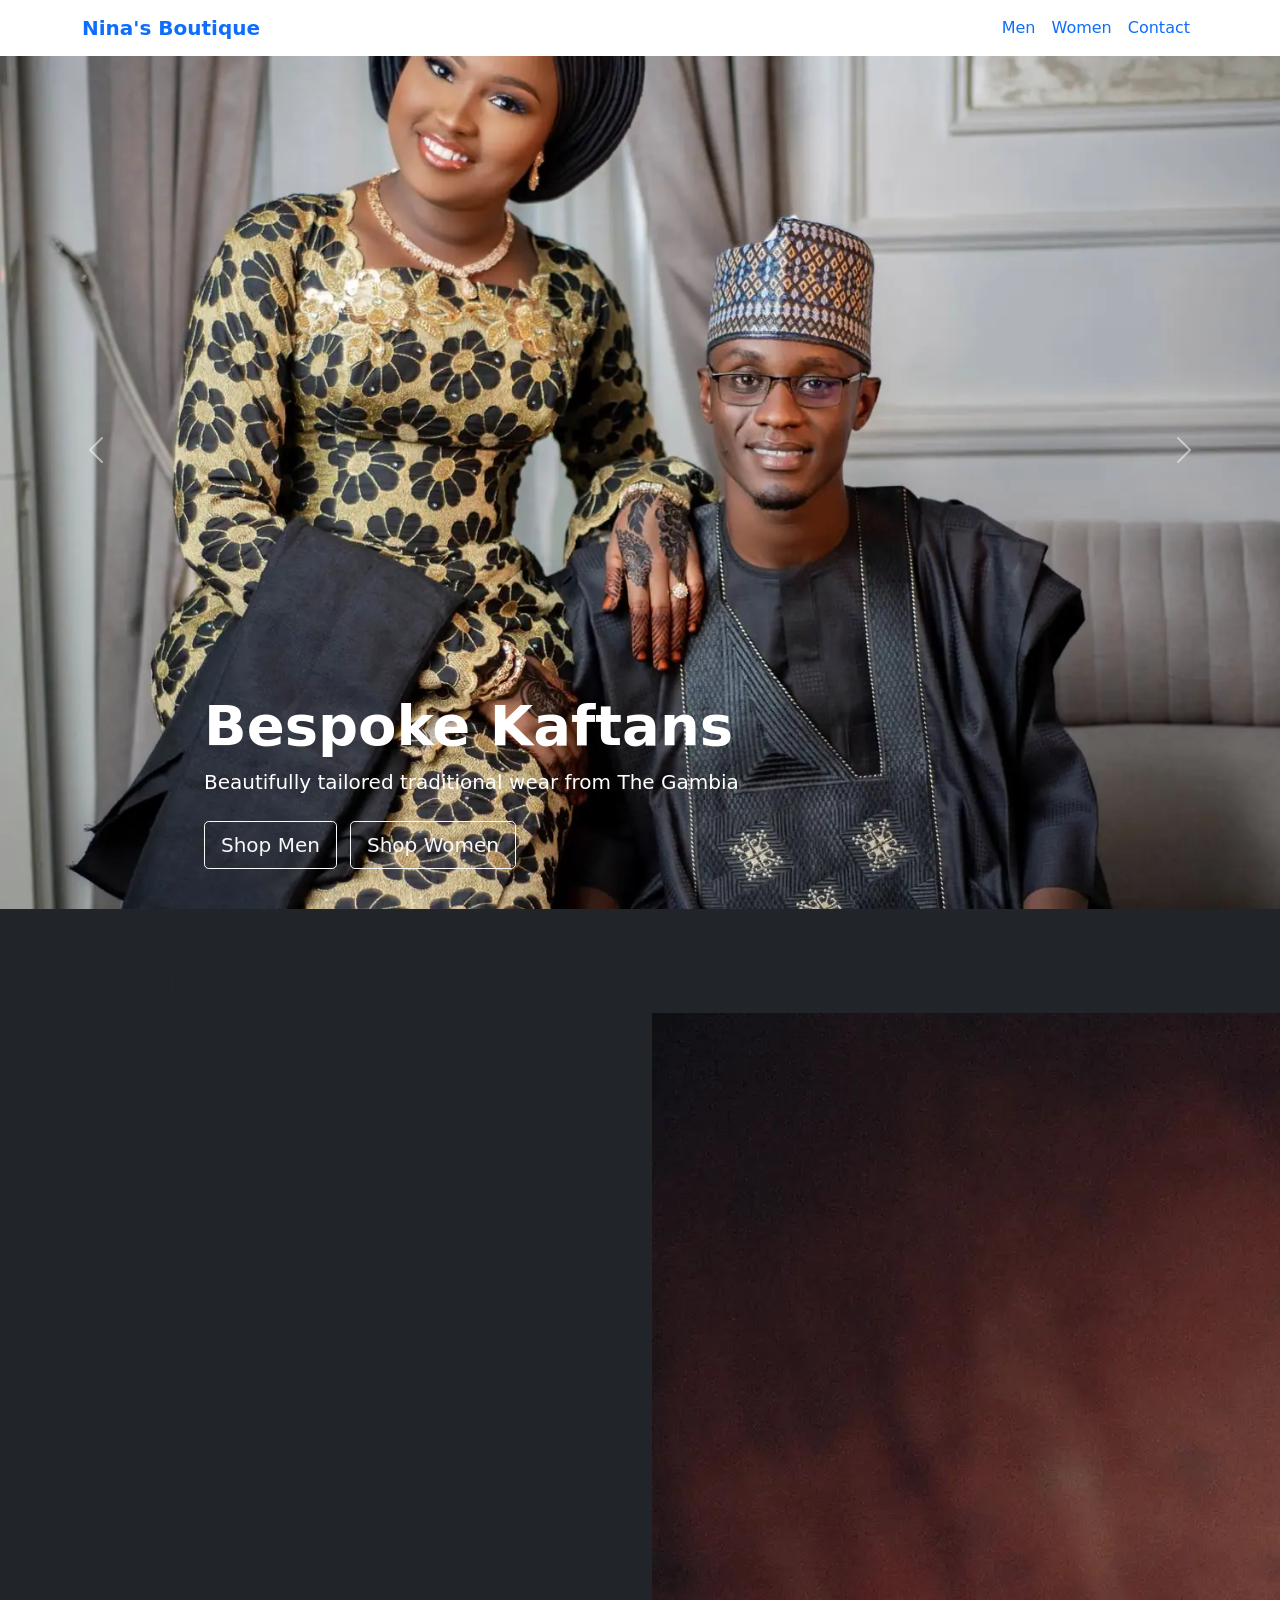
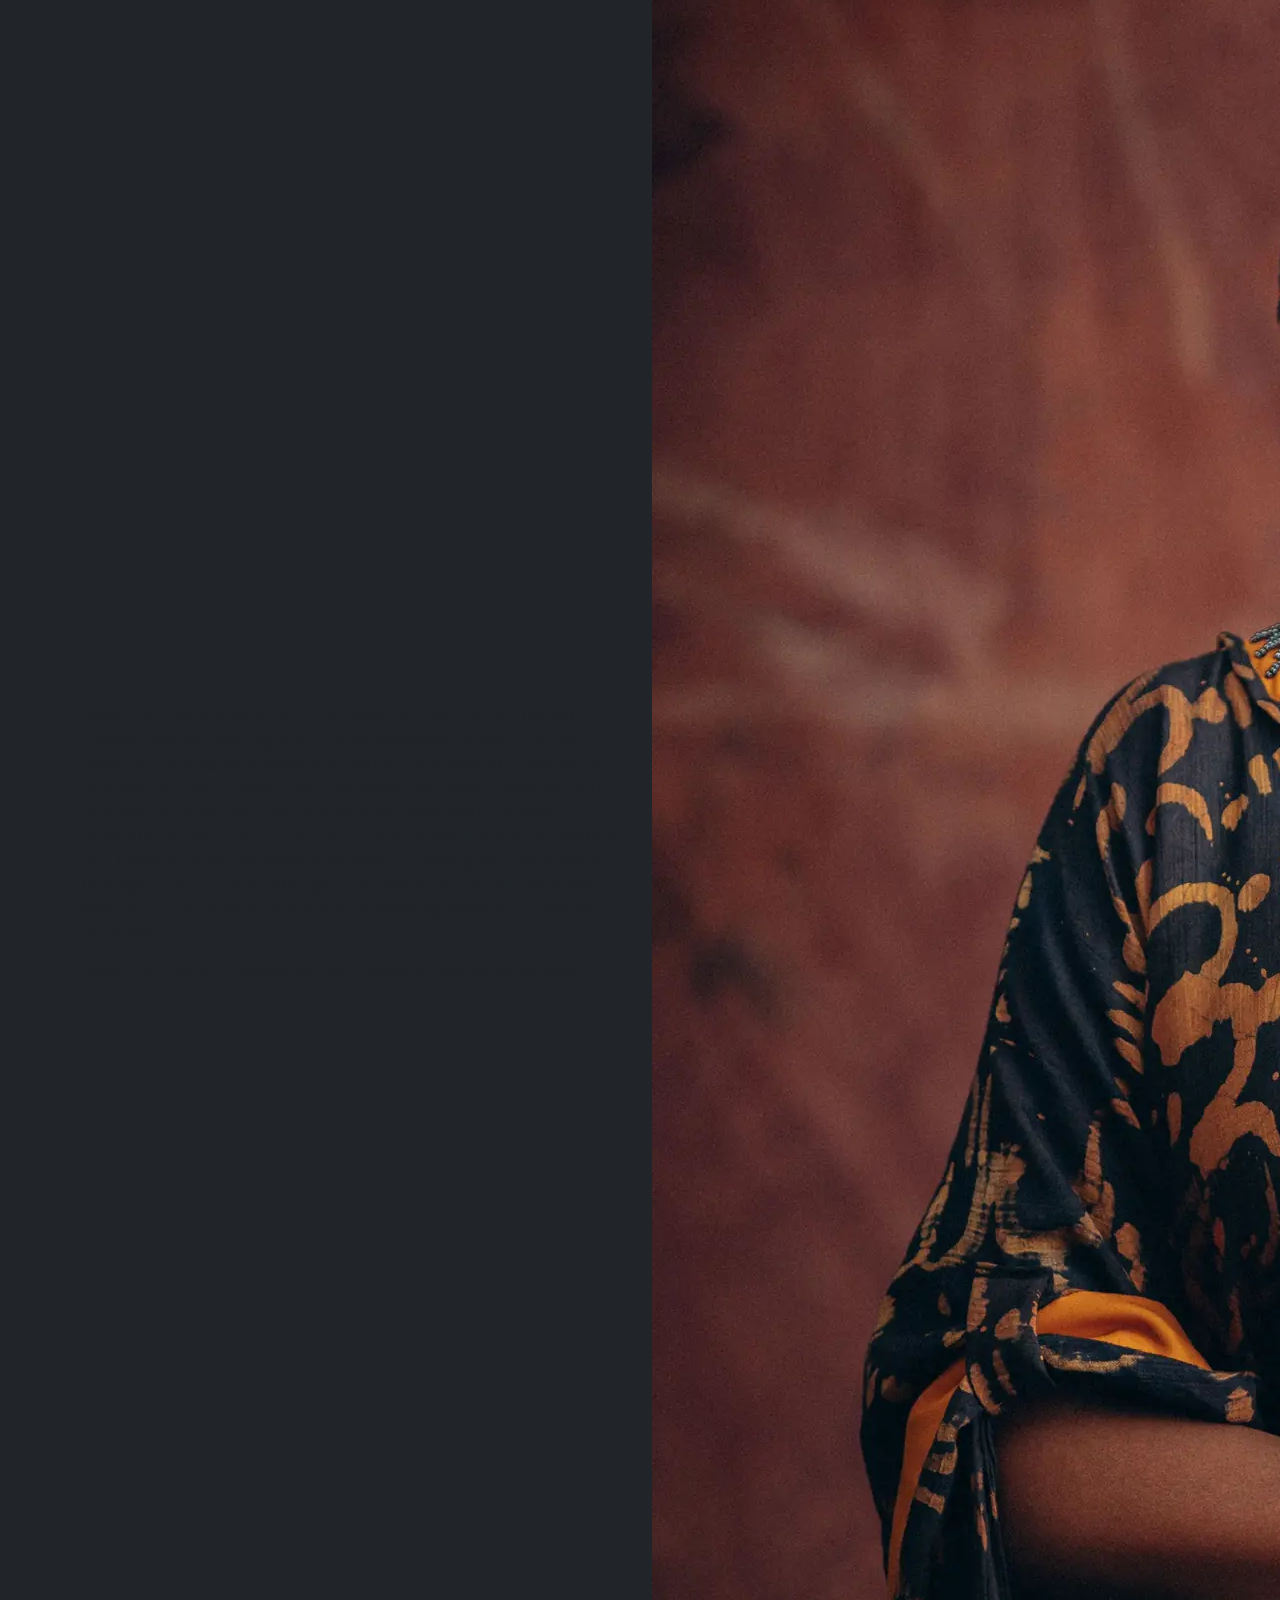
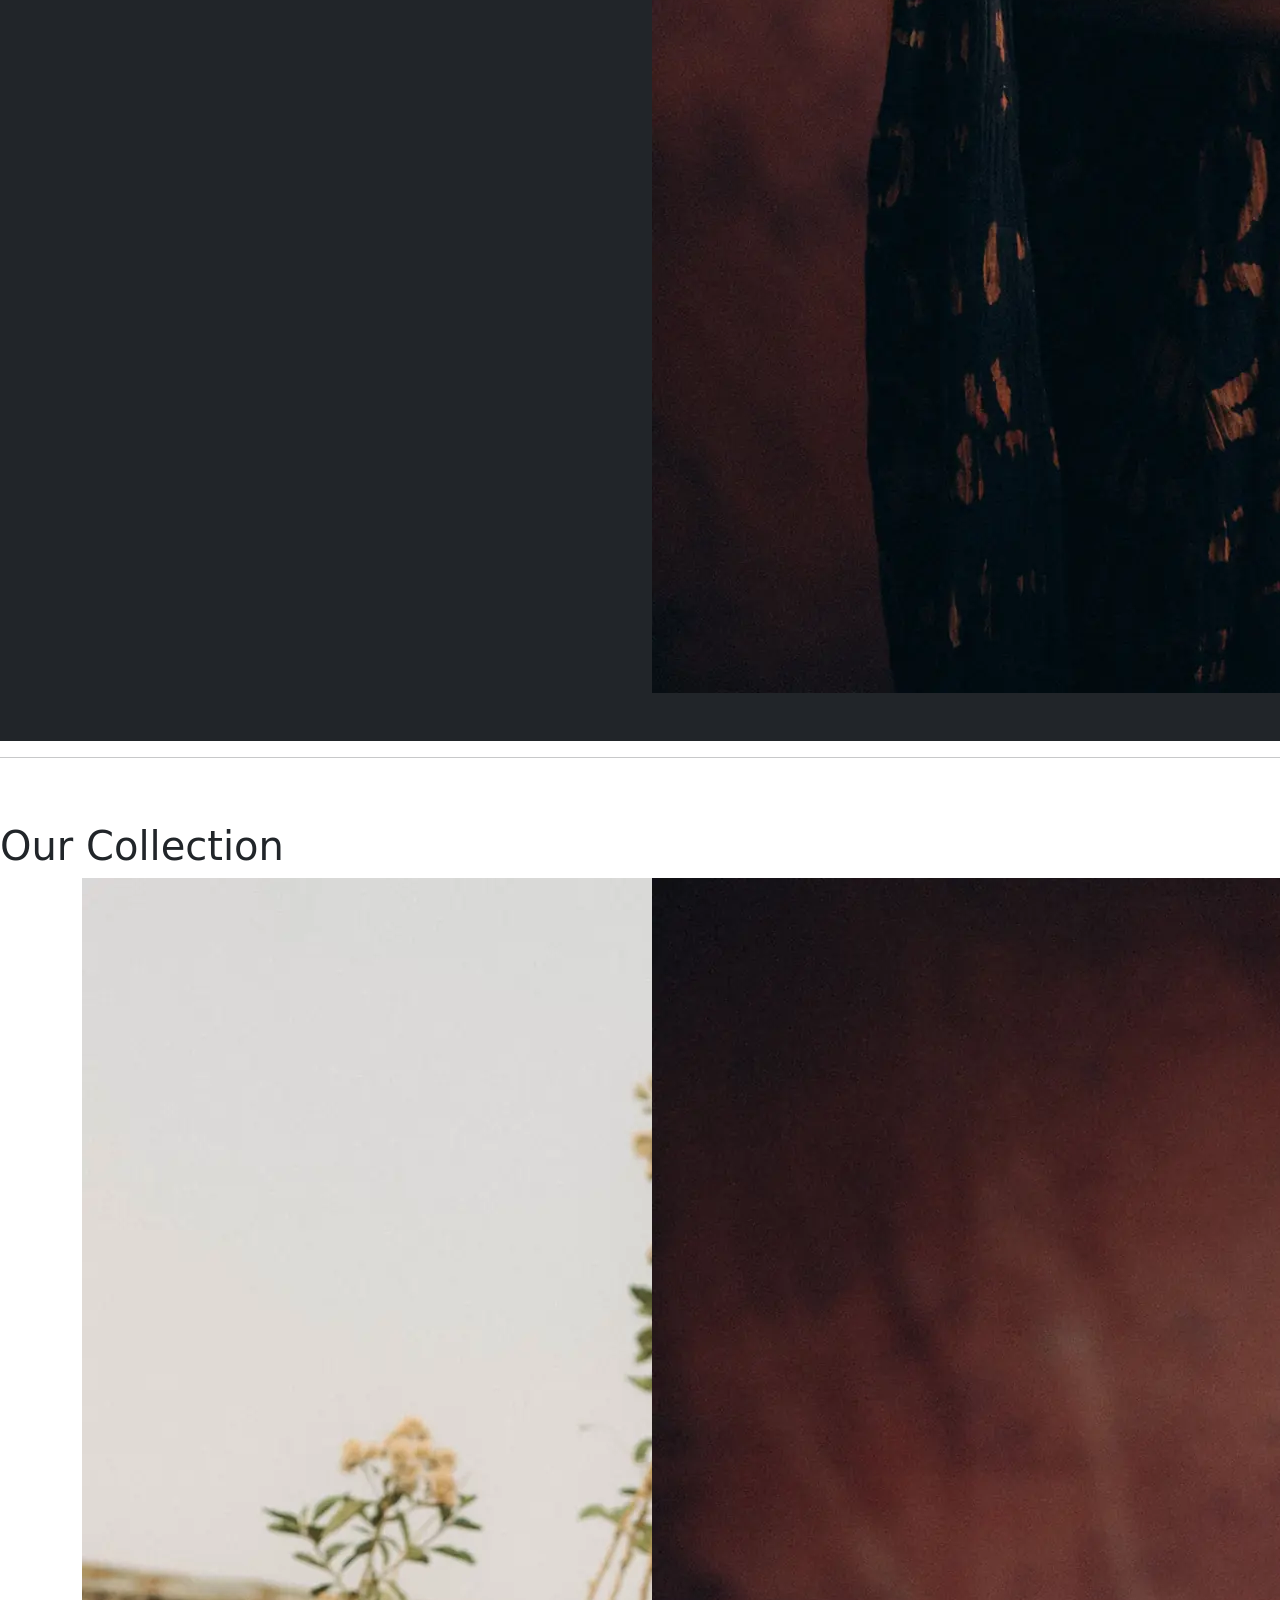
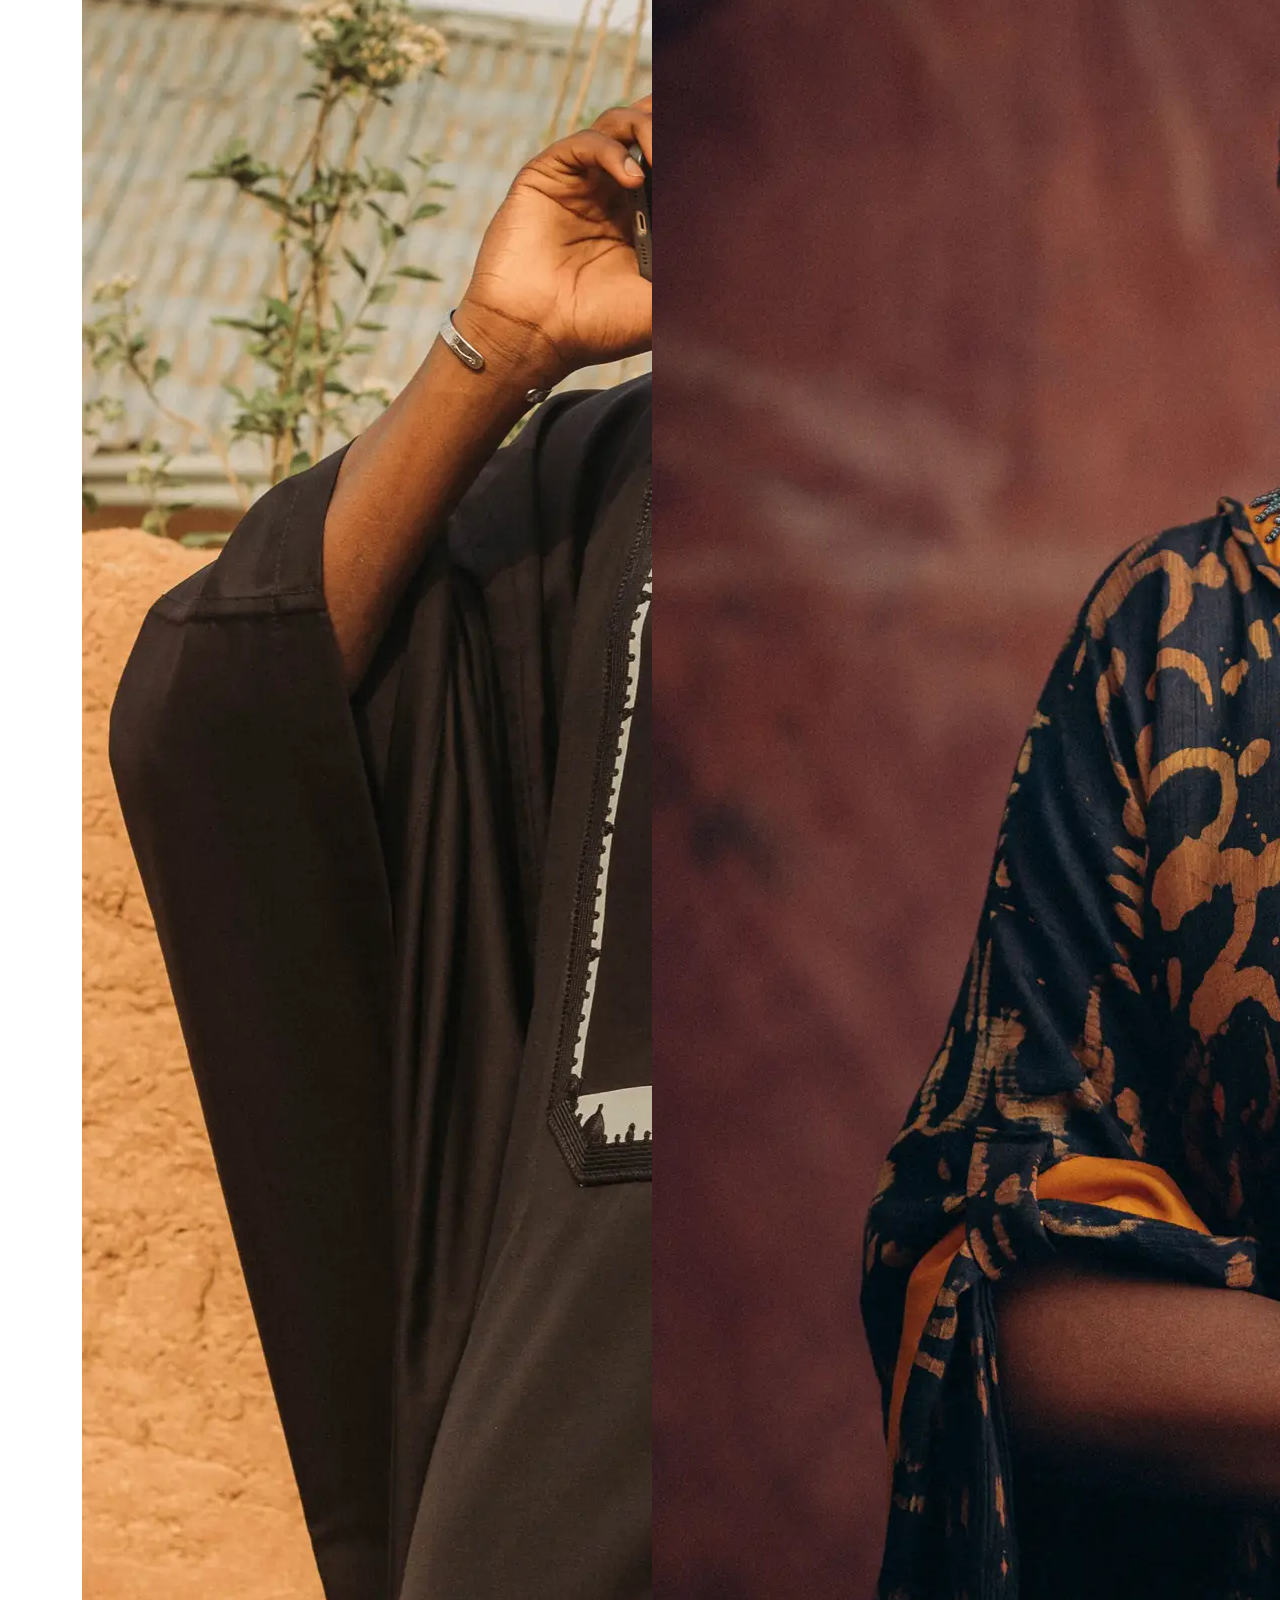
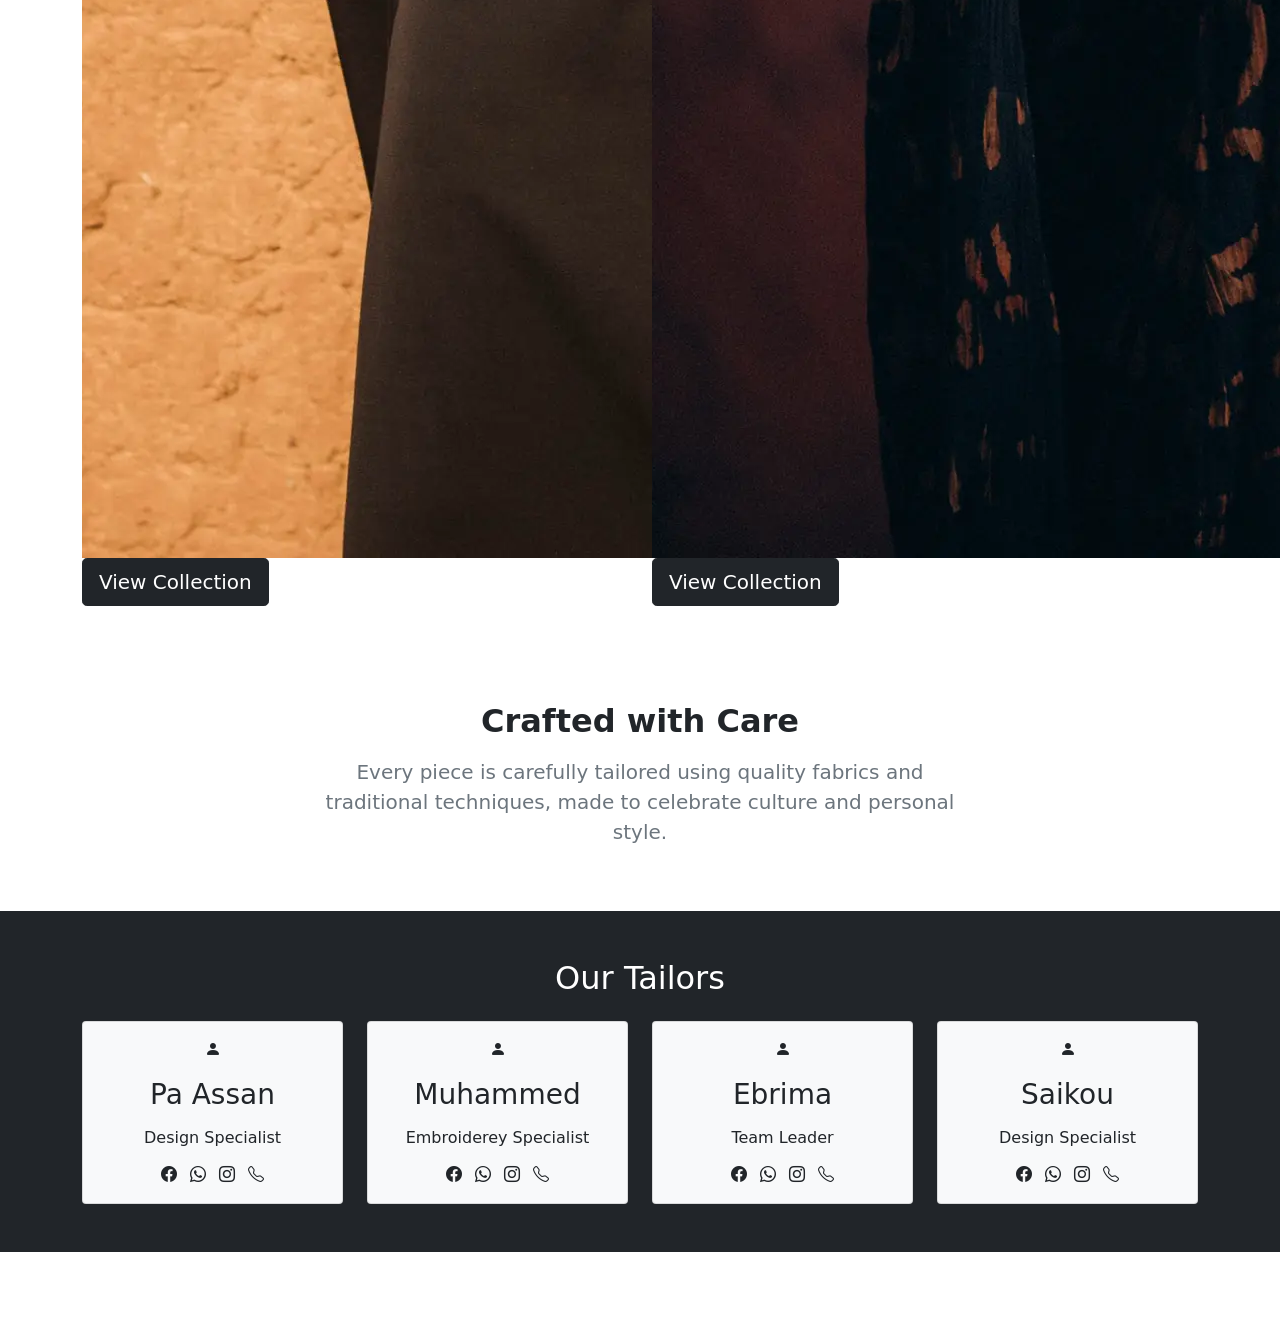
==== commit 16fbccd5: "Add files via upload" ====
--- a/index.html
+++ b/index.html
@@ -1,353 +1,341 @@
-<!DOCTYPE html>
-<html lang="en">
-<head>
-  <meta charset="UTF-8">
-  <meta name="viewport" content="width=device-width, initial-scale=1.0">
-  <title>Nina's Boutique | Traditional Kaftans</title>
-  <link href="bootstrap-5.0.2-dist/css/bootstrap.min.css" rel="stylesheet">
-  <link rel="stylesheet" href="https://cdn.jsdelivr.net/npm/bootstrap-icons@1.11.3/font/bootstrap-icons.min.css">
-  <link rel="stylesheet" href="style.css">
-</head>
-<body>
-
-  <nav class="navbar navbar-expand-lg sticky-top">
-    <div class="container">
-      <a class="navbar-brand" href="index.html"><b>Nina's Boutique</b></a>
-      <button class="navbar-toggler text-white" type="button" data-bs-toggle="collapse" data-bs-target="#navbarNav" aria-label="Menu">
-        ☰
-      </button>
-      <div class="collapse navbar-collapse" id="navbarNav">
-        <ul class="navbar-nav ms-auto align-items-lg-center">
-          <li class="nav-item"><a class="nav-link" href="men.html">Men</a></li>
-          <li class="nav-item"><a class="nav-link" href="women.html">Women</a></li>
-          <li class="nav-item"><a class="nav-link" href="contact.html">Contact</a></li>
-        </ul>
-      </div>
-    </div>
-  </nav>
-
-  <div id="heroCarousel" class="carousel slide carousel-fade" data-bs-ride="carousel">
-    <div class="carousel-inner">
-  
-  
-  
-      <div class="carousel-item active">
-        <img src="images/pexels-photo-33344543.webp" class="d-block w-100 hero-img" alt="Bespoke Kaftans" fetchpriority="high">
-        <div class="carousel-caption text-start">
-          <div class="container">
-            <h1 class="display-4 fw-bold">Bespoke Kaftans</h1>
-            <p class="lead mb-4">Beautifully tailored traditional wear from The Gambia</p>
-            <a href="men.html" class="btn btn-outline-light btn-lg me-2">Shop Men</a>
-            <a href="women.html" class="btn btn-outline-light btn-lg">Shop Women</a>
-          </div>
-        </div>
-      </div>
-  
-      <div class="carousel-item">
-        <img src="images/pexels-planeteelevene-31485660.webp" class="d-block w-100 hero-img" alt="For Men" loading="lazy" decoding="async">
-        <div class="carousel-caption text-start">
-          <div class="container">
-            <h1 class="display-4 fw-bold">For Men</h1>
-            <p class="lead mb-4">Classic and modern kaftans tailored to perfection</p>
-            <a href="men.html" class="btn btn-dark btn-lg">View Men’s Collection</a>
-          </div>
-        </div>
-      </div>
-  
-      <div class="carousel-item">
-        <img src="images/pexels-taiyesalawu-36550418.webp" class="d-block w-100 hero-img" alt="For Women" loading="lazy" decoding="async">
-        <div class="carousel-caption text-start">
-          <div class="container">
-            <h1 class="display-4 fw-bold">For Women</h1>
-            <p class="lead mb-4">Elegant traditional styles made just for you</p>
-            <a href="women.html" class="btn btn-dark btn-lg">View Women’s Collection</a>
-          </div>
-        </div>
-      </div>
-  
-      <div class="carousel-item">
-        <img src="images/il_800x800.6125091984_jcxq.webp" class="d-block w-100 hero-img" alt="For Men" loading="lazy" decoding="async">
-        <div class="carousel-caption text-start">
-          <div class="container">
-            <h1 class="display-4 fw-bold">For Men</h1>
-            <p class="lead mb-4">Classic and modern kaftans tailored to perfection</p>
-            <a href="men.html" class="btn btn-dark btn-lg">View Men’s Collection</a>
-          </div>
-        </div>
-      </div>
-  
-      <div class="carousel-item">
-        <img src="images/pexels-alpha-paul-696966661-19834982.webp" class="d-block w-100 hero-img" alt="For Women" loading="lazy" decoding="async">
-        <div class="carousel-caption text-start">
-          <div class="container">
-            <h1 class="display-4 fw-bold">For Women</h1>
-            <p class="lead mb-4">Elegant traditional styles made just for you</p>
-            <a href="women.html" class="btn btn-dark btn-lg">View Women’s Collection</a>
-          </div>
-        </div>
-      </div>
-  
-      <div class="carousel-item">
-        <img src="images/pexels-kwame-fosu-2159790953-36348817.webp" class="d-block w-100 hero-img" alt="For Men" loading="lazy" decoding="async">
-        <div class="carousel-caption text-start">
-          <div class="container">
-            <h1 class="display-4 fw-bold">For Men</h1>
-            <p class="lead mb-4">Classic and modern kaftans tailored to perfection</p>
-            <a href="men.html" class="btn btn-dark btn-lg">View Men’s Collection</a>
-          </div>
-        </div>
-      </div>
-  
-      <div class="carousel-item">
-        <img src="images/pexels-rdne-7249760.webp" class="d-block w-100 hero-img" alt="For Women" loading="lazy" decoding="async">
-        <div class="carousel-caption text-start">
-          <div class="container">
-            <h1 class="display-4 fw-bold">For Women</h1>
-            <p class="lead mb-4">Elegant traditional styles made just for you</p>
-            <a href="women.html" class="btn btn-dark btn-lg">View Women’s Collection</a>
-          </div>
-        </div>
-      </div>
-  
-    </div>
-  </div>
-
- <button class="carousel-control-prev" type="button" data-bs-target="#heroCarousel" data-bs-slide="prev">
-      <span class="carousel-control-prev-icon"></span>
-    </button>
-    <button class="carousel-control-next" type="button" data-bs-target="#heroCarousel" data-bs-slide="next">
-      <span class="carousel-control-next-icon"></span>
-    </button>
-  </div>
-   
-
-
-
-<section class="py-5 bg-dark">
-    <div class="showcase">
-      <h1>About Nina's Boutique</h1>
-    </div>
-    <div class="container">
-      <div class="row g-4">
-        <div class="col-md-6">
-        <p class="words">
-          Founded in 2010 by <strong>Nyima Daffeh</strong>, Nina’s Boutique was built from a passion
-          for African fashion, creativity, and the beauty of traditional clothing.
-        
-
-        
-          We specialize in African-inspired clothing, traditional outfits, kaftans, grandmuba styles,
-          and custom-made designs for both men and women.
-        
-
-        
-          Our goal is more than simply selling clothes. We believe African fashion is a way to
-          <strong>express identity, celebrate culture, and showcase personal style.</strong>
-        
-
-        
-          With years of experience, Nina’s Boutique combines
-          <strong>traditional African influences with modern fashion</strong> to celebrate our
-          heritage while keeping up with today's styles.
-        
-
-        
-          From ready-to-wear pieces to <strong>custom-made outfits tailored to your measurements</strong>,
-          <br>every customer is treated with care.
-        </p>
-
-        <p class="bio-close">
-          Nina’s Boutique — <em>Where African culture meets timeless style.</em>
-        </p>
-
-        </div>
-        <div class="col-md-6">
-        <div class="row g-4"> 
-          <div class="category-card">
-            <img src="images/pexels-md-photography-2150970498-33363225.webp" alt="Women" loading="lazy" decoding="async">
-            
-          </div>
-        </div>
-        </div>
-      </div>
-    </div>
-</section>
-  
-
-<hr>
-
-
-
-
-
-
-
-
-
-
-
-
-
-
-
-
-  <section class="py-5">
-    <div class="showcase">
-      <h1>Our Collection</h1>
-    </div>
-    <div class="container">
-      <div class="row g-4">
-        <div class="col-md-6">
-          <div class="category-card">
-            
-            <img src="images/pexels-khalifa-yahaya-650488521-36029407.webp" alt="Men" loading="lazy" decoding="async">
-            <a href="men.html" class="btn btn-dark btn-lg">View Collection</a>
-          </div>
-        </div>
-        <div class="col-md-6">
-          <div class="category-card">
-            <img src="images/pexels-md-photography-2150970498-33363225.webp" alt="Women" loading="lazy" decoding="async">
-            <a href="women.html" class="btn btn-dark btn-lg">View Collection</a>
-          </div>
-        </div>
-      </div>
-    </div>
-  </section>
-
-  <section class="py-5 bg-white">
-    <div class="container text-center">
-      <div class="row justify-content-center">
-        <div class="col-lg-7">
-          <h2 class="fw-bold mb-3">Crafted with Care</h2>
-          <p class="text-muted lead">
-            Every piece is carefully tailored using quality fabrics and traditional techniques,
-            made to celebrate culture and personal style.
-          </p>
-        </div>
-      </div>
-    </div>
-  </section>
-
-<section id="Tailors" class="py-5 bg-dark text-dark text-center">
-      
-        <div class="container">
-      
-          <h2 class=" mb-4 text-center text-white">Our Tailors</h2>
-      
-
-      
-          <div class="row g-4">
-      
-      
-            <div class="col-md-6 col-lg-3">
-      
-              <div class="card bg-light">
-      
-                <div class="card-body text-center">
-      
-                  <div class="rounded-circle mb-3 avatar-placeholder"><i class="bi bi-person-fill"></i></div>
-      
-                  <h3 class="card-title mb-3">Pa Assan</h3>
-                  <p><h6>Design Specialist</h6></p>
-      
-                  <p class="card-text">
-                  </p>
-      
-                  
-                  <a href="#"><i class="bi bi-facebook text-dark mx-1"></i></a>
-                  <a href="#"><i class="bi bi-whatsapp text-dark mx-1"></i></a>
-                  <a href="#"><i class="bi bi-instagram text-dark mx-1"></i></a>
-                  <a href="#"><i class="bi bi-telephone text-dark mx-1"></i></a>
-      
-                </div>
-              </div>
-            </div>
-      
-      
-            <div class="col-md-6 col-lg-3">
-      
-              <div class="card bg-light">
-      
-                <div class="card-body text-center">
-      
-                  <div class="rounded-circle mb-3 avatar-placeholder"><i class="bi bi-person-fill"></i></div>
-      
-                  <h3 class="card-title mb-3">Muhammed</h3>
-                  <p><h6>Embroiderey Specialist</h6></p>
-      
-                  <p class="card-text">
-                  </p>
-      
-                  
-                  <a href="#"><i class="bi bi-facebook text-dark mx-1"></i></a>
-                  <a href="#"><i class="bi bi-whatsapp text-dark mx-1"></i></a>
-                  <a href="#"><i class="bi bi-instagram text-dark mx-1"></i></a>
-                  <a href="#"><i class="bi bi-telephone text-dark mx-1"></i></a>
-      
-                </div>
-              </div>
-            </div>
-      
-      
-            <div class="col-md-6 col-lg-3">
-      
-              <div class="card bg-light">
-      
-                <div class="card-body text-center">
-      
-                  <div class="rounded-circle mb-3 avatar-placeholder"><i class="bi bi-person-fill"></i></div>
-      
-                  <h3 class="card-title mb-3">Ebrima</h3>
-                  <p><h6>Team Leader</h6></p>
-      
-                  <p class="card-text">
-                  </p>
-      
-                  
-                  <a href="#"><i class="bi bi-facebook text-dark mx-1"></i></a>
-                  <a href="#"><i class="bi bi-whatsapp text-dark mx-1"></i></a>
-                  <a href="#"><i class="bi bi-instagram text-dark mx-1"></i></a>
-                  <a href="#"><i class="bi bi-telephone text-dark mx-1"></i></a>
-      
-                </div>
-              </div>
-            </div>
-      
-      
-            <div class="col-md-6 col-lg-3">
-      
-              <div class="card bg-light">
-      
-                <div class="card-body text-center">
-      
-                  <div class="rounded-circle mb-3 avatar-placeholder"><i class="bi bi-person-fill"></i></div>
-      
-                  <h3 class="card-title mb-3">Saikou</h3>
-                  <p><h6>Design Specialist</h6></p>
-      
-                  <p class="card-text">
-                  </p>
-      
-                  
-                  <a href="#"><i class="bi bi-facebook text-dark mx-1"></i></a>
-                  <a href="#"><i class="bi bi-whatsapp text-dark mx-1"></i></a>
-                  <a href="#"><i class="bi bi-instagram text-dark mx-1"></i></a>
-                  <a href="#"><i class="bi bi-telephone text-dark mx-1"></i></a>
-      
-                </div>
-              </div>
-            </div>
-      
-          </div>
-        </div>
-</section>
-
-  
-
-  <footer class="py-4 text-center text-white-50 small">
-    <div class="container">&copy; 2026 Nina's Boutique. All rights reserved.</div>
-  </footer>
-
-  <script src="bootstrap-5.0.2-dist/js/bootstrap.bundle.min.js"></script>
-</body>
-</html>
+<!DOCTYPE html>
+<html lang="en">
+<head>
+  <meta charset="UTF-8">
+  <meta name="viewport" content="width=device-width, initial-scale=1.0">
+  <title>Nina's Boutique | Traditional Kaftans</title>
+  <link href="bootstrap-5.0.2-dist/css/bootstrap.min.css" rel="stylesheet">
+  <link rel="stylesheet" href="https://cdn.jsdelivr.net/npm/bootstrap-icons@1.11.3/font/bootstrap-icons.min.css">
+  <link rel="stylesheet" href="style.css">
+</head>
+<body>
+
+  <nav class="navbar navbar-expand-lg sticky-top">
+    <div class="container">
+      <a class="navbar-brand" href="index.html"><b>Nina's Boutique</b></a>
+      <button class="navbar-toggler text-white" type="button" data-bs-toggle="collapse" data-bs-target="#navbarNav" aria-label="Menu">
+        ☰
+      </button>
+      <div class="collapse navbar-collapse" id="navbarNav">
+        <ul class="navbar-nav ms-auto align-items-lg-center">
+          <li class="nav-item"><a class="nav-link" href="men.html">Men</a></li>
+          <li class="nav-item"><a class="nav-link" href="women.html">Women</a></li>
+          <li class="nav-item"><a class="nav-link" href="contact.html">Contact</a></li>
+        </ul>
+      </div>
+    </div>
+  </nav>
+
+  <div id="heroCarousel" class="carousel slide carousel-fade" data-bs-ride="carousel">
+    <div class="carousel-inner">
+  
+  
+  
+      <div class="carousel-item active">
+        <img src="images/pexels-photo-33344543.webp" class="d-block w-100 hero-img" alt="Bespoke Kaftans" fetchpriority="high">
+        <div class="carousel-caption text-start">
+          <div class="container">
+            <h1 class="display-4 fw-bold">Bespoke Kaftans</h1>
+            <p class="lead mb-4">Beautifully tailored traditional wear from The Gambia</p>
+            <a href="men.html" class="btn btn-outline-light btn-lg me-2">Shop Men</a>
+            <a href="women.html" class="btn btn-outline-light btn-lg">Shop Women</a>
+          </div>
+        </div>
+      </div>
+  
+      <div class="carousel-item">
+        <img src="images/pexels-planeteelevene-31485660.webp" class="d-block w-100 hero-img" alt="For Men" loading="lazy" decoding="async">
+        <div class="carousel-caption text-start">
+          <div class="container">
+            <h1 class="display-4 fw-bold">For Men</h1>
+            <p class="lead mb-4">Classic and modern kaftans tailored to perfection</p>
+            <a href="men.html" class="btn btn-dark btn-lg">View Men’s Collection</a>
+          </div>
+        </div>
+      </div>
+  
+      <div class="carousel-item">
+        <img src="images/pexels-taiyesalawu-36550418.webp" class="d-block w-100 hero-img" alt="For Women" loading="lazy" decoding="async">
+        <div class="carousel-caption text-start">
+          <div class="container">
+            <h1 class="display-4 fw-bold">For Women</h1>
+            <p class="lead mb-4">Elegant traditional styles made just for you</p>
+            <a href="women.html" class="btn btn-dark btn-lg">View Women’s Collection</a>
+          </div>
+        </div>
+      </div>
+  
+      <div class="carousel-item">
+        <img src="images/il_800x800.6125091984_jcxq.webp" class="d-block w-100 hero-img" alt="For Men" loading="lazy" decoding="async">
+        <div class="carousel-caption text-start">
+          <div class="container">
+            <h1 class="display-4 fw-bold">For Men</h1>
+            <p class="lead mb-4">Classic and modern kaftans tailored to perfection</p>
+            <a href="men.html" class="btn btn-dark btn-lg">View Men’s Collection</a>
+          </div>
+        </div>
+      </div>
+  
+      <div class="carousel-item">
+        <img src="images/pexels-alpha-paul-696966661-19834982.webp" class="d-block w-100 hero-img" alt="For Women" loading="lazy" decoding="async">
+        <div class="carousel-caption text-start">
+          <div class="container">
+            <h1 class="display-4 fw-bold">For Women</h1>
+            <p class="lead mb-4">Elegant traditional styles made just for you</p>
+            <a href="women.html" class="btn btn-dark btn-lg">View Women’s Collection</a>
+          </div>
+        </div>
+      </div>
+  
+      <div class="carousel-item">
+        <img src="images/pexels-kwame-fosu-2159790953-36348817.webp" class="d-block w-100 hero-img" alt="For Men" loading="lazy" decoding="async">
+        <div class="carousel-caption text-start">
+          <div class="container">
+            <h1 class="display-4 fw-bold">For Men</h1>
+            <p class="lead mb-4">Classic and modern kaftans tailored to perfection</p>
+            <a href="men.html" class="btn btn-dark btn-lg">View Men’s Collection</a>
+          </div>
+        </div>
+      </div>
+  
+      <div class="carousel-item">
+        <img src="images/pexels-rdne-7249760.webp" class="d-block w-100 hero-img" alt="For Women" loading="lazy" decoding="async">
+        <div class="carousel-caption text-start">
+          <div class="container">
+            <h1 class="display-4 fw-bold">For Women</h1>
+            <p class="lead mb-4">Elegant traditional styles made just for you</p>
+            <a href="women.html" class="btn btn-dark btn-lg">View Women’s Collection</a>
+          </div>
+        </div>
+      </div>
+  
+    </div>
+  </div>
+
+ <button class="carousel-control-prev" type="button" data-bs-target="#heroCarousel" data-bs-slide="prev">
+      <span class="carousel-control-prev-icon"></span>
+    </button>
+    <button class="carousel-control-next" type="button" data-bs-target="#heroCarousel" data-bs-slide="next">
+      <span class="carousel-control-next-icon"></span>
+    </button>
+  </div>
+   
+
+
+
+<section class="py-5 bg-dark">
+    <div class="showcase">
+      <h1>About Nina's Boutique</h1>
+    </div>
+    <div class="container">
+      <div class="row g-4 align-items-center">
+        <div class="col-md-6">
+        <p class="words">
+          Nina’s Boutique started in 2010, when <strong>Nyima Daffeh</strong> turned a lifelong
+          love of tailoring into a small workshop in Brufut. Fifteen years on, that same
+          attention to detail is still behind every kaftan, grandmuba, and custom piece we make.
+        
+
+        
+          We work in kaftans and grandmuba styles for men and women, from ready-to-wear
+          favourites to <strong>outfits cut to your exact measurements.</strong> Modern fits,
+          hand-finished the traditional way — clothing that feels like it belongs to you.
+        
+
+        
+          Every order gets the same care as our very first, whether it's an everyday piece
+          or something made for a special occasion.
+        </p>
+
+        <p class="bio-close">
+          Nina’s Boutique — <em>Where African culture meets timeless style.</em>
+        </p>
+
+        </div>
+        <div class="col-md-6">
+          <div class="about-photo">
+            <img src="images/pexels-md-photography-2150970498-33363225.webp" alt="Nina's Boutique tailoring" loading="lazy" decoding="async">
+          </div>
+        </div>
+      </div>
+    </div>
+</section>
+  
+
+<hr>
+
+
+
+
+
+
+
+
+
+
+
+
+
+
+
+
+  <section class="py-5">
+    <div class="showcase">
+      <h1>Our Collection</h1>
+    </div>
+    <div class="container">
+      <div class="row g-3 g-md-4 collection-grid">
+        <div class="col-6">
+          <div class="category-card">
+            
+            <img src="images/pexels-khalifa-yahaya-650488521-36029407.webp" alt="Men" loading="lazy" decoding="async">
+            <a href="men.html" class="btn btn-dark btn-lg">View Collection</a>
+          </div>
+        </div>
+        <div class="col-6">
+          <div class="category-card">
+            <img src="images/pexels-md-photography-2150970498-33363225.webp" alt="Women" loading="lazy" decoding="async">
+            <a href="women.html" class="btn btn-dark btn-lg">View Collection</a>
+          </div>
+        </div>
+      </div>
+    </div>
+  </section>
+
+  <section class="py-5 bg-white">
+    <div class="container text-center">
+      <div class="row justify-content-center">
+        <div class="col-lg-7">
+          <h2 class="fw-bold mb-3">Crafted with Care</h2>
+          <p class="text-muted lead">
+            Every piece is carefully tailored using quality fabrics and traditional techniques,
+            made to celebrate culture and personal style.
+          </p>
+        </div>
+      </div>
+    </div>
+  </section>
+
+<section id="Tailors" class="py-5 bg-dark text-dark text-center">
+      
+        <div class="container">
+      
+          <h2 class=" mb-4 text-center text-white">Our Tailors</h2>
+      
+
+      
+          <div class="row g-4">
+      
+      
+            <div class="col-6 col-md-6 col-lg-3">
+      
+              <div class="card bg-light">
+      
+                <div class="card-body text-center">
+      
+                  <div class="rounded-circle mb-3 avatar-placeholder"><i class="bi bi-person-fill"></i></div>
+      
+                  <h3 class="card-title mb-3">Pa Assan</h3>
+                  <p><h6>Design Specialist</h6></p>
+      
+                  <p class="card-text">
+                  </p>
+      
+                  
+                  <a href="#"><i class="bi bi-facebook text-dark mx-1"></i></a>
+                  <a href="#"><i class="bi bi-whatsapp text-dark mx-1"></i></a>
+                  <a href="#"><i class="bi bi-instagram text-dark mx-1"></i></a>
+                  <a href="#"><i class="bi bi-telephone text-dark mx-1"></i></a>
+      
+                </div>
+              </div>
+            </div>
+      
+      
+            <div class="col-6 col-md-6 col-lg-3">
+      
+              <div class="card bg-light">
+      
+                <div class="card-body text-center">
+      
+                  <div class="rounded-circle mb-3 avatar-placeholder"><i class="bi bi-person-fill"></i></div>
+      
+                  <h3 class="card-title mb-3">Muhammed</h3>
+                  <p><h6>Embroiderey Specialist</h6></p>
+      
+                  <p class="card-text">
+                  </p>
+      
+                  
+                  <a href="#"><i class="bi bi-facebook text-dark mx-1"></i></a>
+                  <a href="#"><i class="bi bi-whatsapp text-dark mx-1"></i></a>
+                  <a href="#"><i class="bi bi-instagram text-dark mx-1"></i></a>
+                  <a href="#"><i class="bi bi-telephone text-dark mx-1"></i></a>
+      
+                </div>
+              </div>
+            </div>
+      
+      
+            <div class="col-6 col-md-6 col-lg-3">
+      
+              <div class="card bg-light">
+      
+                <div class="card-body text-center">
+      
+                  <div class="rounded-circle mb-3 avatar-placeholder"><i class="bi bi-person-fill"></i></div>
+      
+                  <h3 class="card-title mb-3">Ebrima</h3>
+                  <p><h6>Team Leader</h6></p>
+      
+                  <p class="card-text">
+                  </p>
+      
+                  
+                  <a href="#"><i class="bi bi-facebook text-dark mx-1"></i></a>
+                  <a href="#"><i class="bi bi-whatsapp text-dark mx-1"></i></a>
+                  <a href="#"><i class="bi bi-instagram text-dark mx-1"></i></a>
+                  <a href="#"><i class="bi bi-telephone text-dark mx-1"></i></a>
+      
+                </div>
+              </div>
+            </div>
+      
+      
+            <div class="col-6 col-md-6 col-lg-3">
+      
+              <div class="card bg-light">
+      
+                <div class="card-body text-center">
+      
+                  <div class="rounded-circle mb-3 avatar-placeholder"><i class="bi bi-person-fill"></i></div>
+      
+                  <h3 class="card-title mb-3">Saikou</h3>
+                  <p><h6>Design Specialist</h6></p>
+      
+                  <p class="card-text">
+                  </p>
+      
+                  
+                  <a href="#"><i class="bi bi-facebook text-dark mx-1"></i></a>
+                  <a href="#"><i class="bi bi-whatsapp text-dark mx-1"></i></a>
+                  <a href="#"><i class="bi bi-instagram text-dark mx-1"></i></a>
+                  <a href="#"><i class="bi bi-telephone text-dark mx-1"></i></a>
+      
+                </div>
+              </div>
+            </div>
+      
+          </div>
+        </div>
+</section>
+
+  
+
+  <footer class="py-4 text-center text-white-50 small">
+    <div class="container">&copy; 2026 Nina's Boutique. All rights reserved.</div>
+  </footer>
+
+  <script src="bootstrap-5.0.2-dist/js/bootstrap.bundle.min.js"></script>
+</body>
+</html>
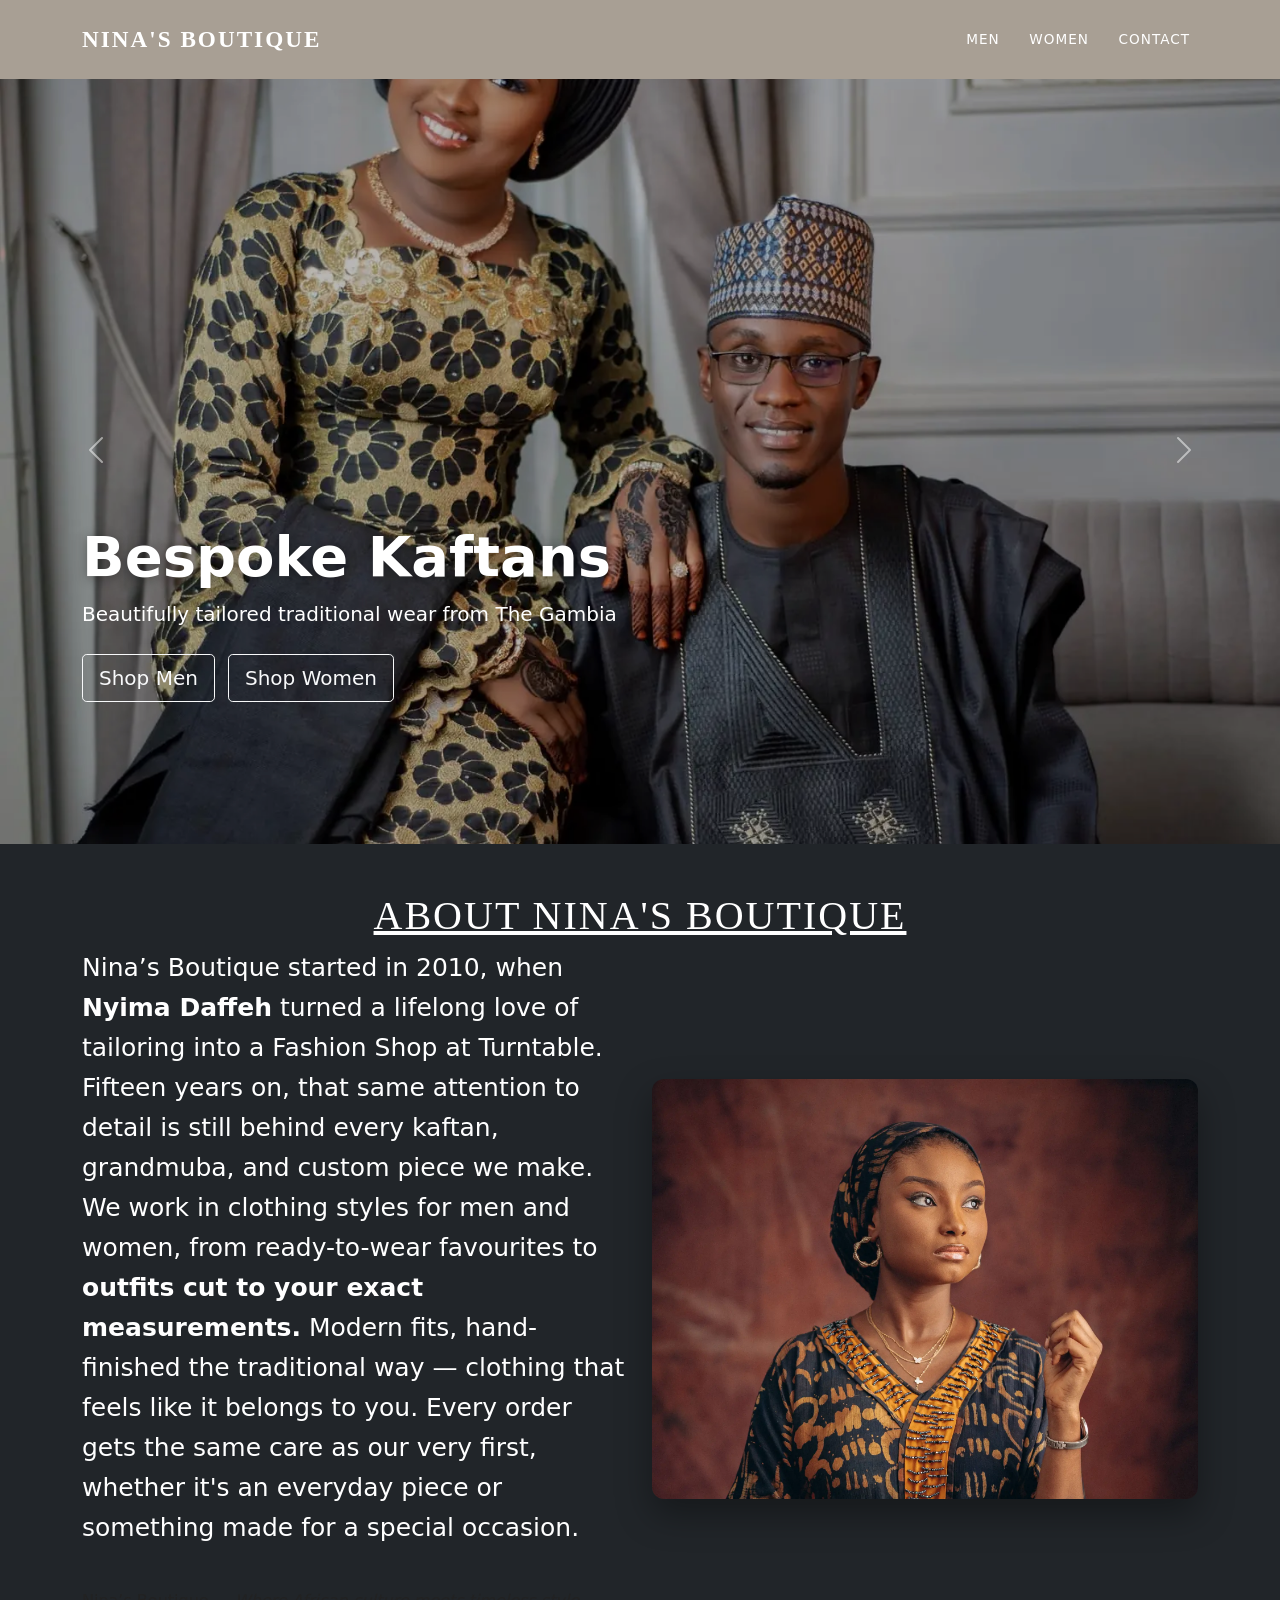
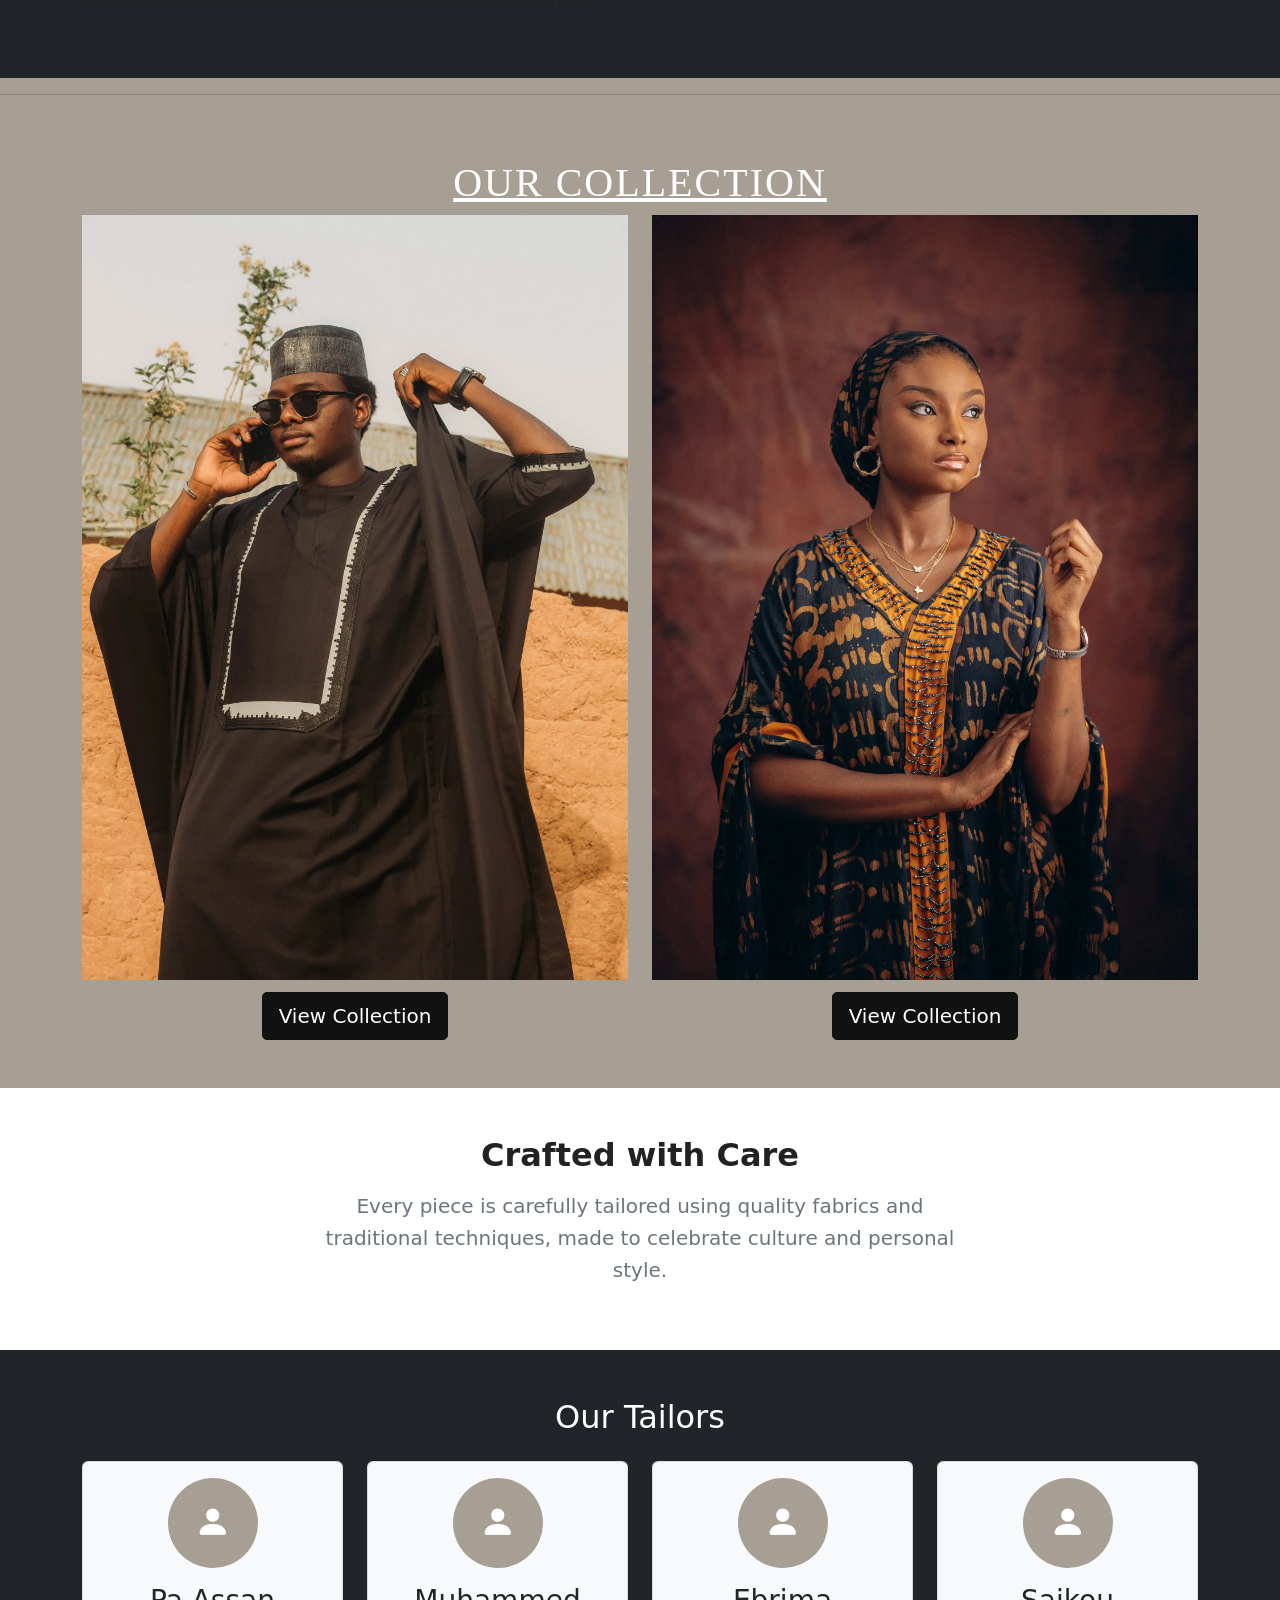
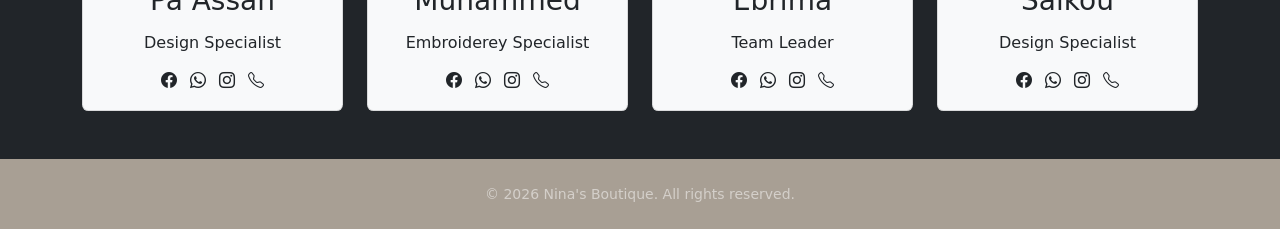
==== commit 13f044cf: "Update index.html" ====
--- a/index.html
+++ b/index.html
@@ -132,12 +132,12 @@
         <div class="col-md-6">
         <p class="words">
           Nina’s Boutique started in 2010, when <strong>Nyima Daffeh</strong> turned a lifelong
-          love of tailoring into a small workshop in Brufut. Fifteen years on, that same
+          love of tailoring into a Fashion Shop at Turntable. Fifteen years on, that same
           attention to detail is still behind every kaftan, grandmuba, and custom piece we make.
         
 
         
-          We work in kaftans and grandmuba styles for men and women, from ready-to-wear
+          We work in clothing styles for men and women, from ready-to-wear
           favourites to <strong>outfits cut to your exact measurements.</strong> Modern fits,
           hand-finished the traditional way — clothing that feels like it belongs to you.
         
--- a/style.css
+++ b/style.css
@@ -0,0 +1,613 @@
+*,
+*::before,
+*::after {
+  box-sizing: border-box;
+}
+
+
+
+body {
+  margin: 0;
+  padding: 0;
+  overflow-x: hidden;
+  background-color: #a89f94;
+  color: #222;
+  font-family: system-ui, -apple-system, "Segoe UI", Roboto, sans-serif;
+  line-height: 1.6;
+  
+}
+
+img {
+  max-width: 100%;
+  display: inline-block;
+}
+
+/* Fluid headings: scale smoothly with viewport instead of jumping
+   at fixed breakpoints, so text never feels oversized on small phones
+   or undersized on large screens. */
+.display-4 {
+  font-size: clamp(1.9rem, 6vw, 3.5rem);
+}
+
+.display-5 {
+  font-size: clamp(1.7rem, 5.5vw, 3rem);
+}
+
+.navbar {
+  background-color: #a89f94;
+  padding-top: 1rem;
+  padding-bottom: 1rem;
+ 
+}
+
+.navbar-brand {
+  font-family: Georgia, "Times New Roman", Times, serif;
+  font-size: 1.45rem;
+  font-weight: 400;
+  letter-spacing: 2px;
+  color: #ffffff !important;
+  text-transform: uppercase;
+}
+
+
+
+.showcase {
+  font-family: Georgia, "Times New Roman", Times, serif;
+  font-size: 1.45rem;
+  font-weight: 400;
+  letter-spacing: 2px;
+  color: #ffffff !important;
+  text-transform: uppercase;
+  text-align: center;
+  text-decoration: underline;
+}
+
+.Textile {
+  font-family: Georgia, "Times New Roman", Times, serif;
+  font-size: 1.45rem;
+  font-weight: 400;
+  letter-spacing: 2px;
+  color: #ffffff !important;
+  text-transform: uppercase;
+  text-align: center;
+  text-decoration: underline;
+}
+
+
+
+
+.nav-link {
+  color: #ffffff !important;
+  font-weight: 400;
+  font-size: 0.85rem;
+  letter-spacing: 1px;
+  text-transform: uppercase;
+  margin-left: 0.85rem;
+}
+
+.nav-link:hover,
+.nav-link.active {
+  color: #f0e9e0 !important;
+}
+
+.navbar-toggler {
+  border: 1px solid rgba(255, 255, 255, 0.8);
+  padding: 0.4rem 0.65rem;
+  color: #fff;
+  font-size: 1.5rem;
+  line-height: 1;
+  min-width: 44px;
+  min-height: 44px;
+}
+
+.navbar-toggler:focus {
+  box-shadow: none;
+}
+
+.navbar-toggler-icon {
+  display: none;
+}
+
+.hero-img {
+  height: 85vh;
+  height: 85dvh;
+  width: 100%;
+  object-fit: cover;
+  object-position: center;
+  filter: brightness(0.72);
+}
+
+.carousel-indicators {
+  display: none;
+}
+
+.carousel-caption {
+  bottom: 16%;
+  left: 0;
+  right: 0;
+  text-align: left;
+}
+
+.carousel-caption h1 {
+  text-shadow: 0 2px 12px rgba(0, 0, 0, 0.35);
+}
+
+.category-card {
+  background: transparent;
+  text-align: center;
+}
+
+.category-card img {
+  width: 100%;
+  height: 85vh;
+  height: 85dvh;
+  min-height: 520px;
+  object-fit: cover;
+  object-position: center;
+}
+
+.category-card .btn {
+  display: inline-block;
+  margin-top: 12px;
+}
+
+.nina {
+  width: 80%;
+  height: 260px;
+  min-height: 200px;
+  object-fit: cover;
+  object-position: center;
+}
+
+.card {
+  border-radius: 0.4rem;
+  overflow: hidden;
+}
+
+.card-img-top {
+  height: 260px;
+  width: 100%;
+  object-fit: cover;
+  object-position: center;
+  background: #1a1a1a;
+}
+
+.btn-dark {
+  background-color: #111;
+  border-color: #111;
+}
+
+
+.about-text {
+    max-width: 900px;
+    margin: auto;
+    line-height: 1.8;
+}
+
+.words {
+    font-size: 25px;
+    color: white;
+    margin-bottom: 40px;
+    text-align: left;
+  
+}
+
+@media (max-width: 768px) {
+  .words {
+    font-size: 20px;
+  }
+}
+
+@media (max-width: 480px) {
+  .words {
+    font-size: 18px;
+  }
+}
+
+/* About section photo: sized on its own terms (not the tall
+   full-bleed treatment used for hero/category banners) so it sits
+   comfortably next to the bio text instead of towering over it. */
+.about-photo {
+  border-radius: 12px;
+  overflow: hidden;
+  box-shadow: 0 15px 35px rgba(0, 0, 0, 0.35);
+}
+
+.about-photo img {
+  width: 100%;
+  height: 420px;
+  object-fit: cover;
+  object-position: center 25%;
+  display: block;
+}
+
+@media (max-width: 768px) {
+  .about-photo img {
+    height: 320px;
+  }
+}
+
+@media (max-width: 480px) {
+  .about-photo img {
+    height: 260px;
+  }
+}
+
+/* Tailor avatar placeholder (replaces broken empty img src) */
+.avatar-placeholder {
+  width: 90px;
+  height: 90px;
+  margin-left: auto;
+  margin-right: auto;
+  display: flex;
+  align-items: center;
+  justify-content: center;
+  background-color: #a89f94;
+  color: #ffffff;
+  font-size: 2.2rem;
+}
+
+
+/* Tablet gap fix: scale hero/category images down before the phone breakpoint kicks in */
+@media (max-width: 991.98px) and (min-width: 769px) {
+  .hero-img {
+    height: 75vh;
+    height: 75dvh;
+  }
+
+  .category-card img {
+    height: 75vh;
+    height: 75dvh;
+    min-height: 450px;
+  }
+}
+
+/* "Our Collection" grid: keep the Men/Women photos side by side at
+   every width, same as desktop. Below tablet size the two banner
+   images no longer have room to stay tall without becoming thin,
+   distorted-looking strips, so their height is scaled down here to
+   keep a sensible proportion for a 2-up layout. This only touches
+   the Our Collection grid — the hero carousel and the single About
+   section photo keep their full-bleed height everywhere. */
+@media (max-width: 768px) {
+  .collection-grid .category-card img {
+    height: 46vw;
+    min-height: 170px;
+    max-height: 320px;
+  }
+
+  .collection-grid .category-card .btn {
+    font-size: 0.85rem;
+    padding: 0.5rem 0.9rem;
+    margin-top: 8px;
+  }
+}
+
+@media (max-width: 480px) {
+  .collection-grid .category-card .btn {
+    font-size: 0.75rem;
+    padding: 0.4rem 0.7rem;
+  }
+}
+
+@media (max-width: 991.98px) {
+  .navbar-collapse {
+    background-color: #a89f94;
+    margin-top: 0.7rem;
+    padding: 0.5rem 0.75rem 1rem;
+    border-radius: 8px;
+  }
+
+  .nav-link {
+    margin-left: 0;
+    padding: 0.75rem 0.2rem !important;
+    border-bottom: 1px solid rgba(255, 255, 255, 0.2);
+  }
+
+  .navbar-nav .btn {
+    margin-top: 0.75rem;
+    width: 100%;
+  }
+}
+
+@media (max-width: 768px) {
+  .navbar-brand {
+    font-size: 1.1rem;
+    letter-spacing: 1.4px;
+  }
+
+  .hero-img {
+    height: 70vh;
+    height: 70dvh;
+  }
+
+  .carousel-caption {
+    bottom: 10%;
+  }
+
+  .carousel-caption h1 {
+    font-size: 1.8rem;
+  }
+
+  .category-card img {
+    height: 70vh;
+    height: 70dvh;
+    min-height: 380px;
+  }
+
+  a.btn,
+  button,
+  .btn {
+    min-height: 44px;
+  }
+
+  /* Bigger touch target for the carousel arrows */
+  .carousel-control-prev,
+  .carousel-control-next {
+    width: 16%;
+  }
+
+  .carousel-control-prev-icon,
+  .carousel-control-next-icon {
+    width: 2.25rem;
+    height: 2.25rem;
+  }
+}
+
+@media (max-width: 480px) {
+  .hero-img {
+    height: 62vh;
+    height: 62dvh;
+  }
+
+  .category-card img {
+    height: 62vh;
+    height: 62dvh;
+    min-height: 320px;
+  }
+}
+
+
+
+.product-card {
+  background: #fff;
+  border-radius: 8px;
+  overflow: hidden;
+  cursor: pointer;
+  box-shadow: 0 2px 8px rgba(0, 0, 0, 0.08);
+  transition: transform 0.25s ease, box-shadow 0.25s ease;
+}
+
+.product-card:hover {
+  transform: translateY(-5px);
+  box-shadow: 0 8px 20px rgba(0, 0, 0, 0.15);
+}
+
+.product-img {
+  width: 100%;
+  height: 260px;
+  object-fit: cover;
+  object-position: center;
+}
+
+/* On the 2-columns-per-row mobile grid, cards are much narrower than
+   on desktop, so the same 260px height reads as an oddly tall,
+   narrow sliver. Shorten it in proportion to the card width. */
+@media (max-width: 768px) and (min-width: 481px) {
+  .product-img {
+    height: 220px;
+  }
+}
+
+@media (max-width: 480px) {
+  .product-img {
+    height: 170px;
+  }
+}
+
+.product-info {
+  padding: 15px;
+}
+
+.product-title {
+  margin-bottom: 5px;
+  font-weight: 600;
+}
+
+.product-short {
+  margin: 0;
+  color: #6c757d;
+  font-size: 14px;
+}
+
+
+
+.product-modal {
+  display: none;
+
+  position: fixed;
+  z-index: 9999;
+
+  left: 0;
+  top: 0;
+
+  width: 100%;
+  height: 100%;
+
+  background: rgba(0, 0, 0, 0.75);
+
+  align-items: center;
+  justify-content: center;
+
+  padding: 30px;
+}
+
+
+.product-modal-content {
+  position: relative;
+
+  width: 90%;
+  max-width: 1000px;
+
+  max-height: 90vh;
+
+  background: #fff;
+
+  border-radius: 10px;
+
+  overflow: hidden;
+
+  display: flex;
+
+  box-shadow: 0 20px 60px rgba(0, 0, 0, 0.4);
+
+  animation: popup 0.25s ease;
+}
+
+
+
+
+.modal-image-container {
+  width: 50%;
+  background: #eee;
+}
+
+.modal-image-container img {
+  width: 100%;
+  height: 100%;
+
+  min-height: 550px;
+
+  object-fit: cover;
+  object-position: center;
+}
+
+
+
+
+.modal-info {
+  width: 50%;
+
+  padding: 60px 50px;
+
+  display: flex;
+  flex-direction: column;
+  justify-content: center;
+}
+
+.modal-category {
+  font-size: 12px;
+  letter-spacing: 2px;
+  color: #888;
+  margin-bottom: 15px;
+}
+
+.modal-info h2 {
+  font-family: Georgia, "Times New Roman", serif;
+
+  font-size: 2.5rem;
+
+  margin-bottom: 20px;
+}
+
+.modal-info p {
+  color: #555;
+}
+
+.modal-price {
+  font-weight: bold;
+  font-size: 1.1rem;
+
+  margin-top: 20px;
+  margin-bottom: 5px;
+}
+
+.modal-made {
+  font-size: 14px;
+  margin-bottom: 30px;
+}
+
+
+
+
+.close-modal {
+  position: absolute;
+
+  top: 15px;
+  right: 20px;
+
+  z-index: 10;
+
+  width: 40px;
+  height: 40px;
+
+  border: none;
+
+  border-radius: 50%;
+
+  background: rgba(255, 255, 255, 0.9);
+
+  font-size: 28px;
+
+  line-height: 1;
+
+  cursor: pointer;
+}
+
+
+
+
+@keyframes popup {
+
+  from {
+    opacity: 0;
+    transform: scale(0.95);
+  }
+
+  to {
+    opacity: 1;
+    transform: scale(1);
+  }
+
+}
+
+
+
+
+@media (max-width: 768px) {
+
+  .product-modal {
+    padding: 15px;
+  }
+
+  .product-modal-content {
+    width: 100%;
+    max-height: 90vh;
+
+    display: block;
+
+    overflow-y: auto;
+  }
+
+  .modal-image-container {
+    width: 100%;
+  }
+
+  .modal-image-container img {
+    width: 100%;
+    height: 300px;
+    min-height: 0;
+  }
+
+  .modal-info {
+    width: 100%;
+    padding: 30px;
+  }
+
+  .modal-info h2 {
+    font-size: 2rem;
+  }
+
+  
+
+}
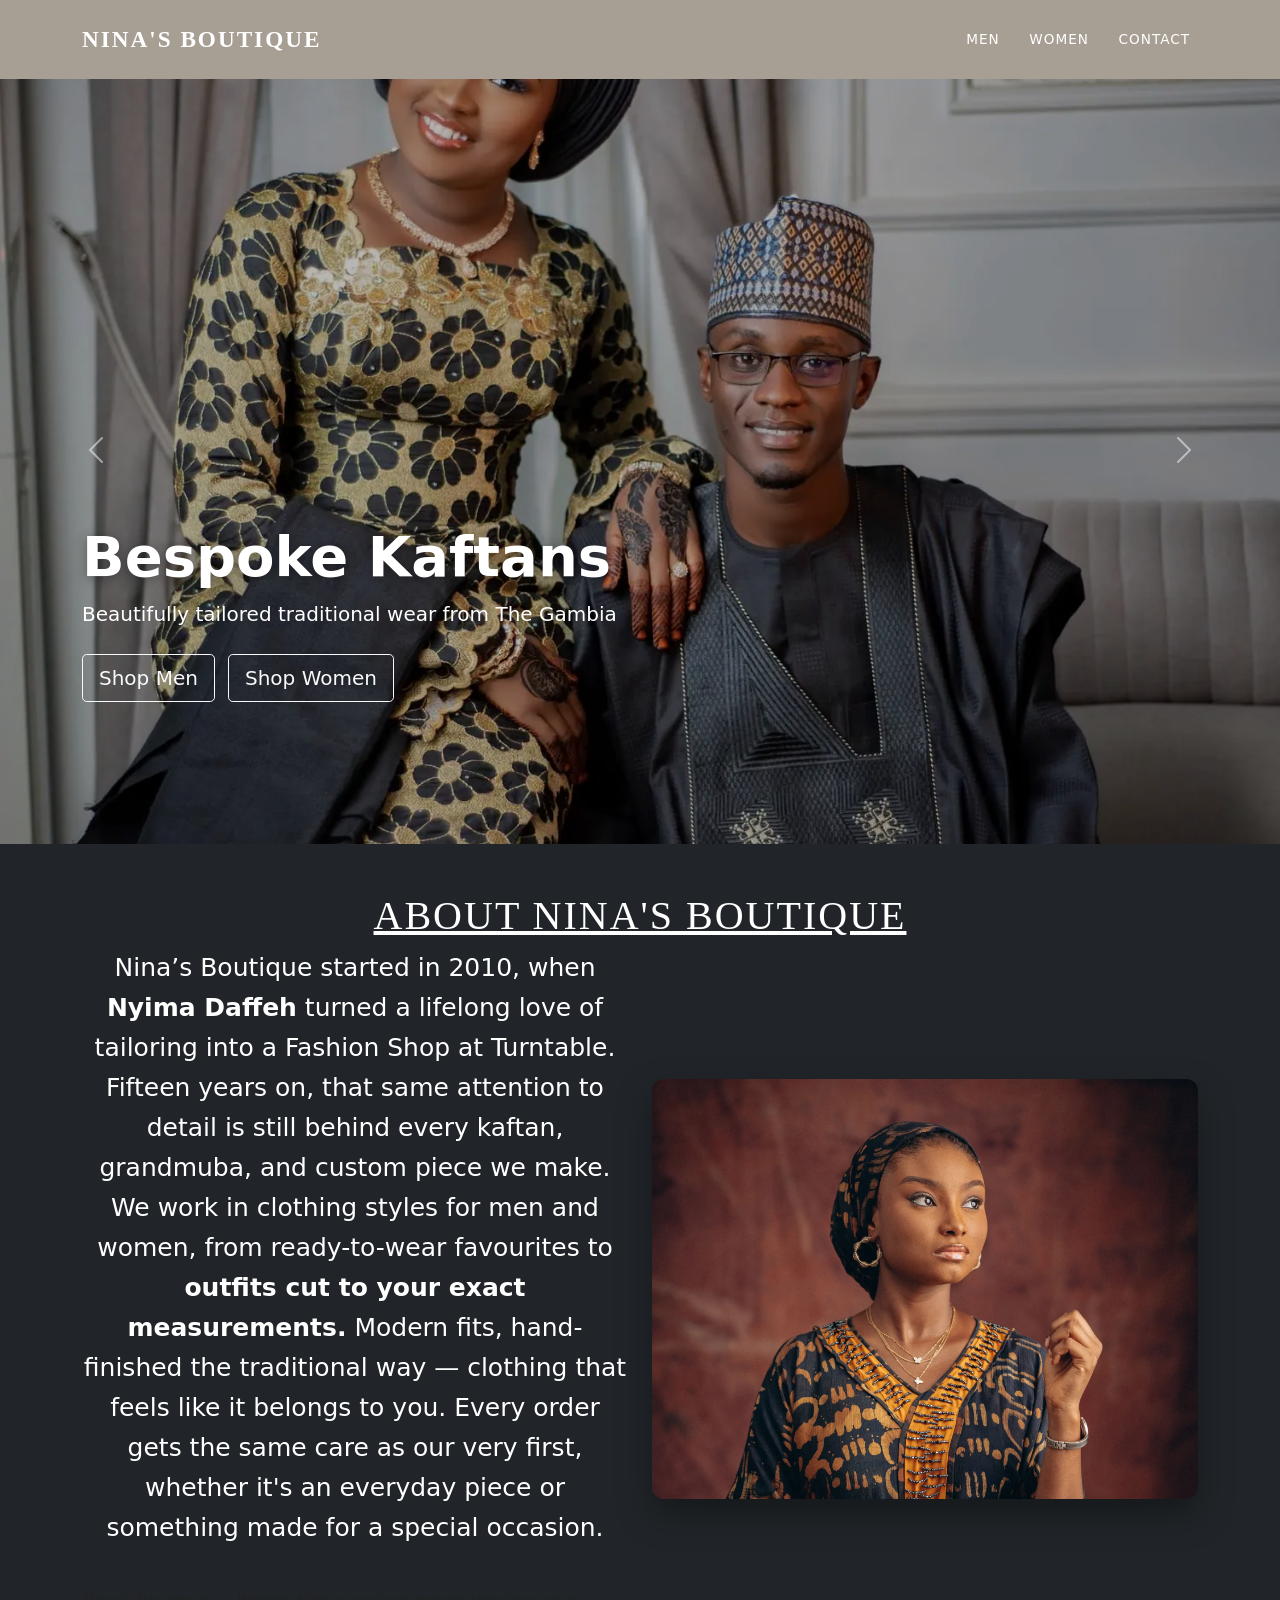
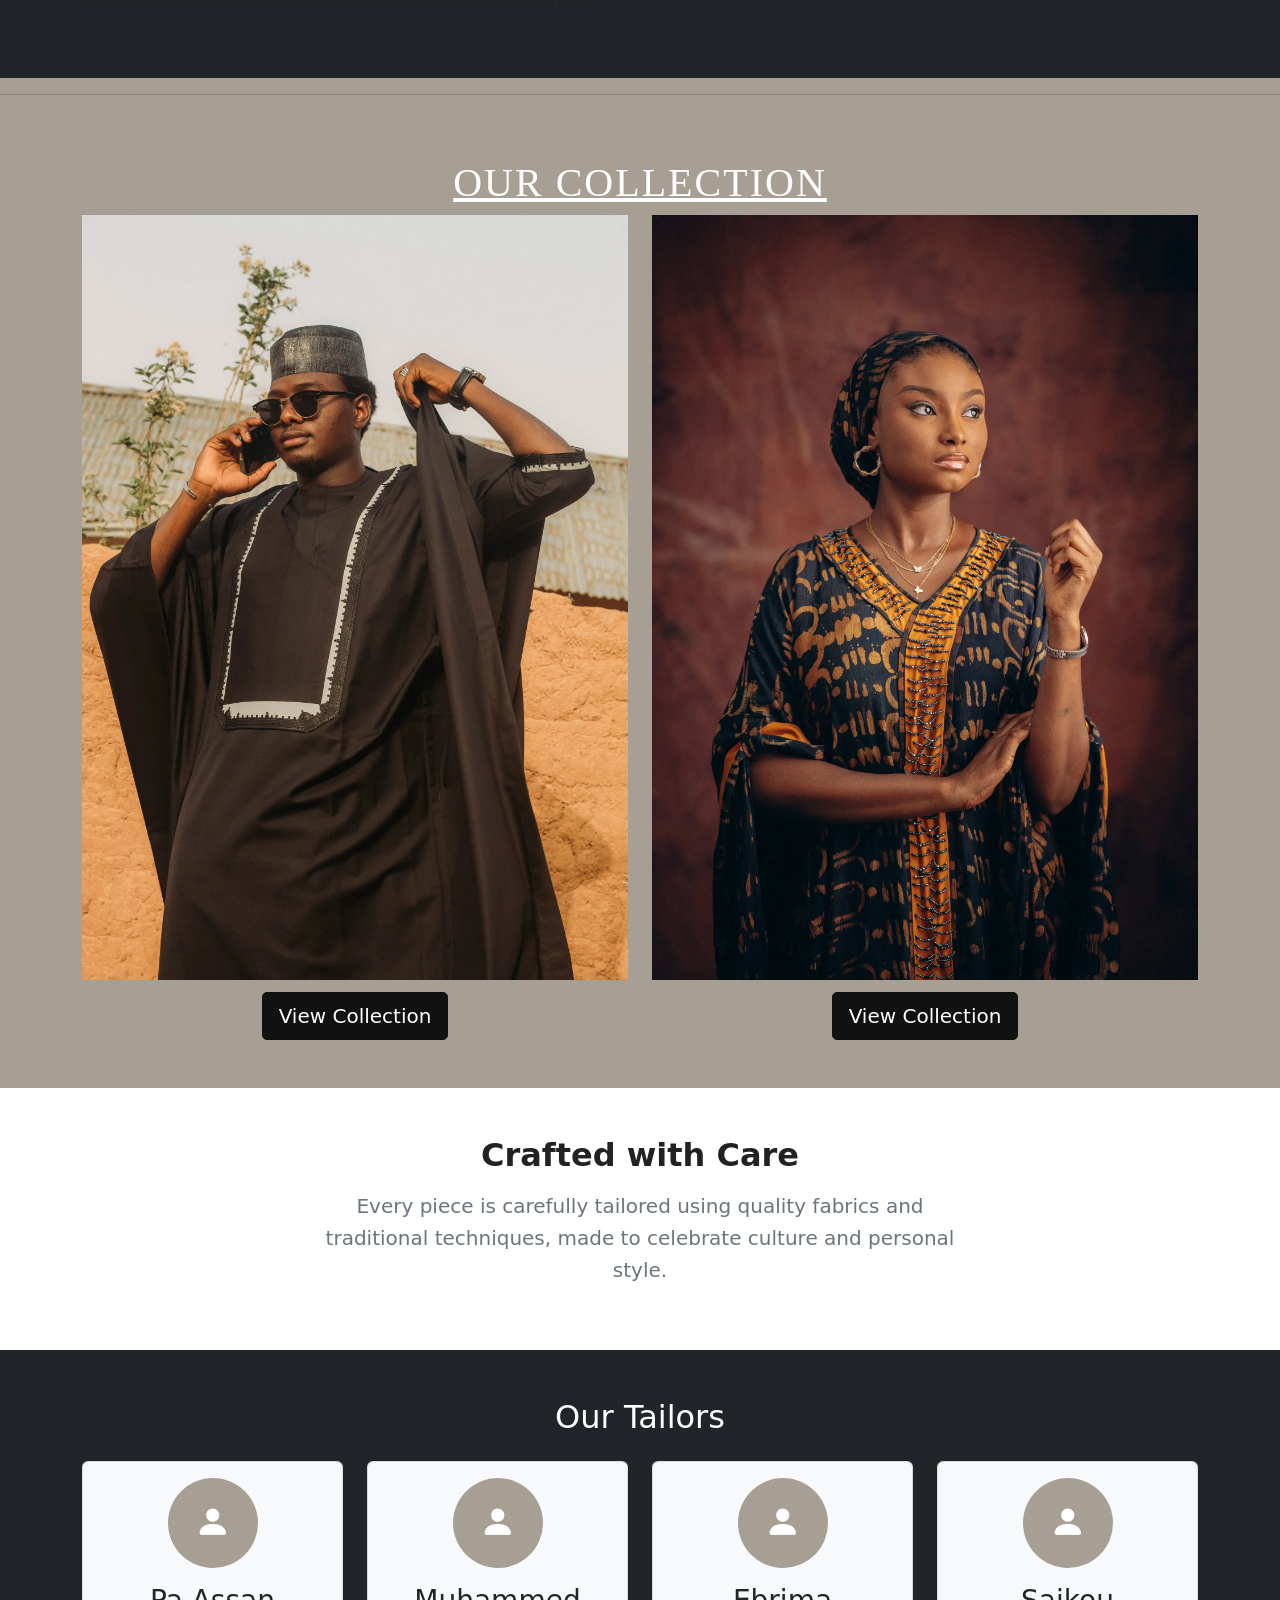
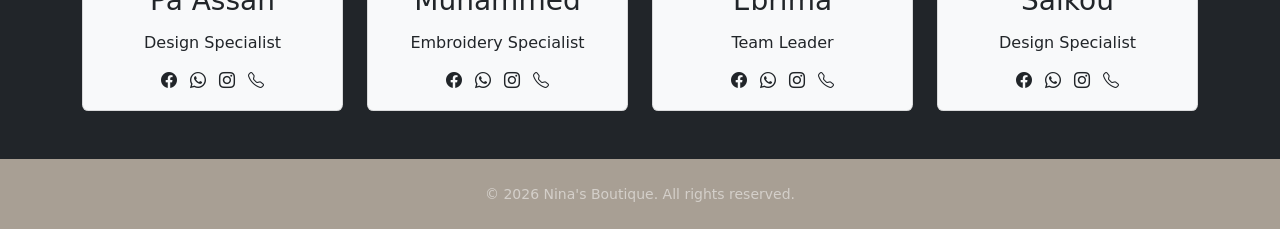
==== commit bb123c83: "Update index.html" ====
--- a/index.html
+++ b/index.html
@@ -261,7 +261,7 @@
                   <div class="rounded-circle mb-3 avatar-placeholder"><i class="bi bi-person-fill"></i></div>
       
                   <h3 class="card-title mb-3">Muhammed</h3>
-                  <p><h6>Embroiderey Specialist</h6></p>
+                  <p><h6>Embroidery Specialist</h6></p>
       
                   <p class="card-text">
                   </p>
--- a/style.css
+++ b/style.css
@@ -188,7 +188,7 @@
     font-size: 25px;
     color: white;
     margin-bottom: 40px;
-    text-align: left;
+    text-align: center;
   
 }
 
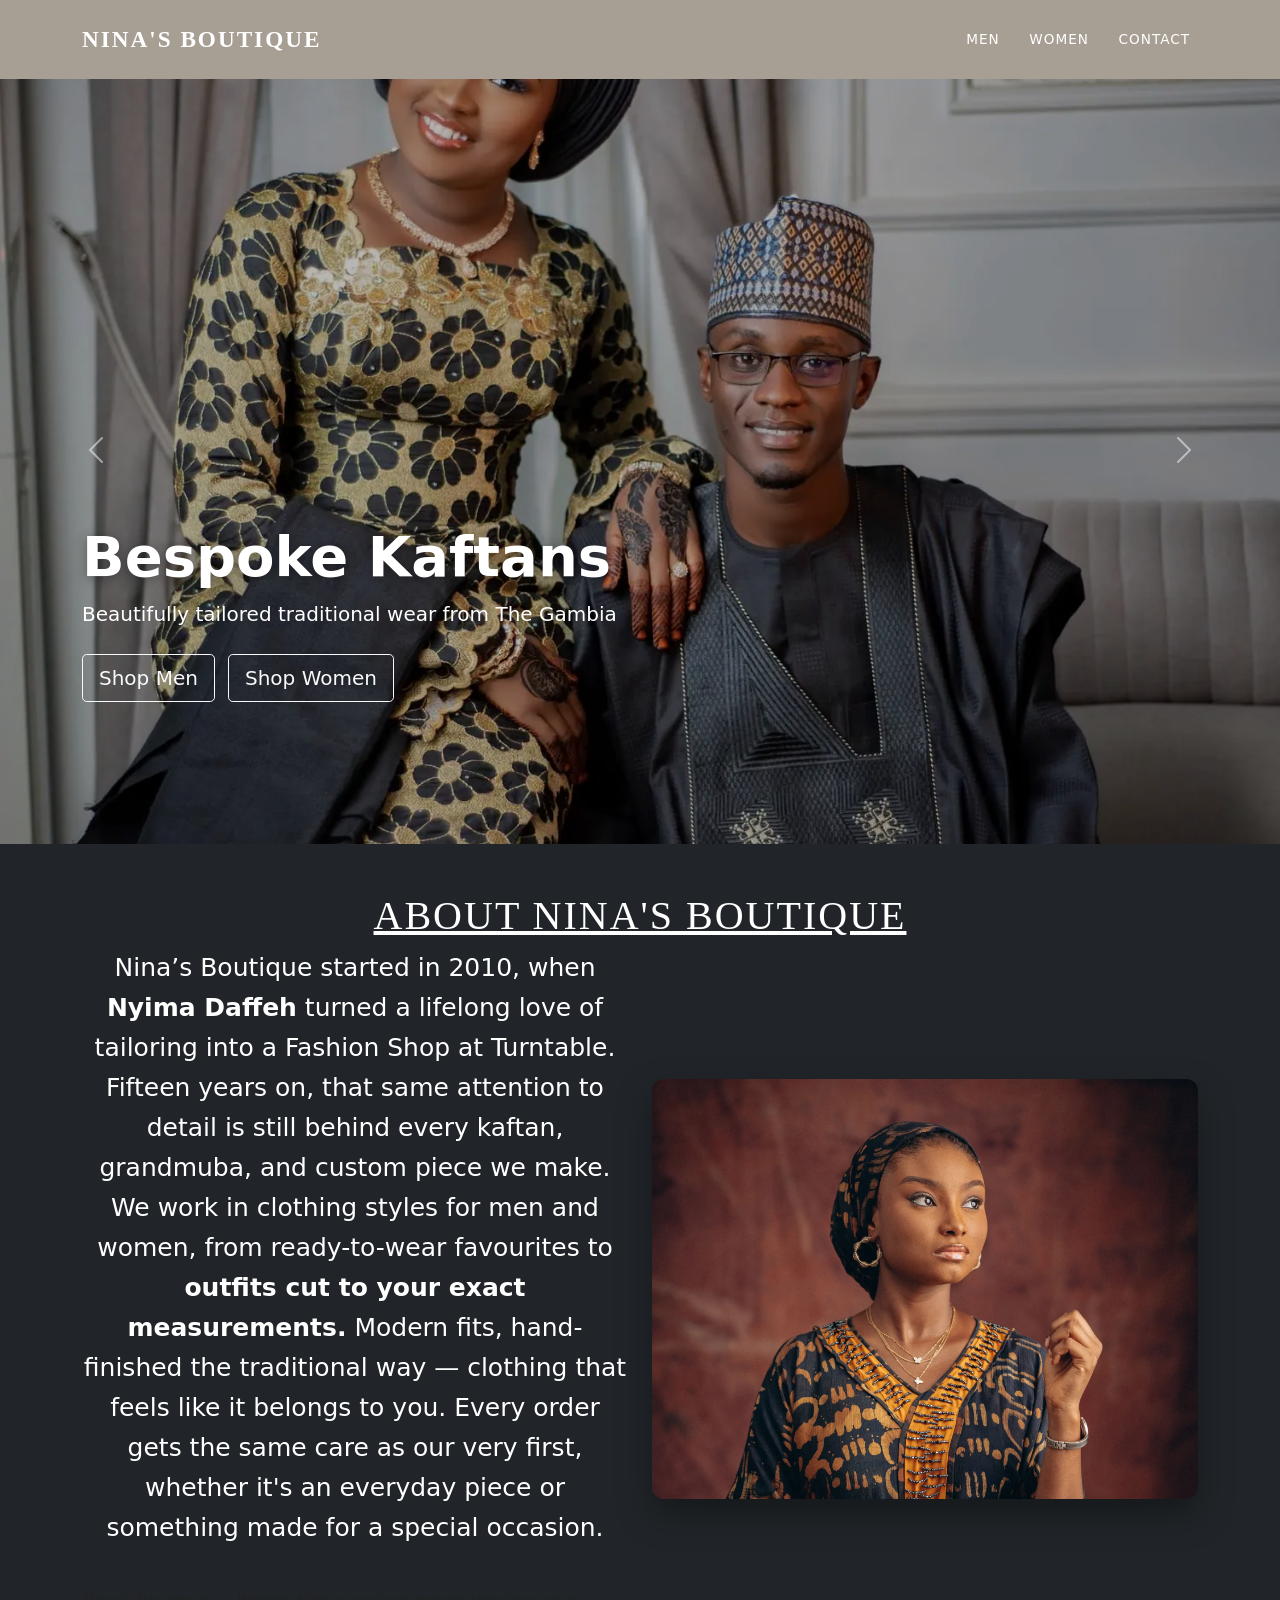
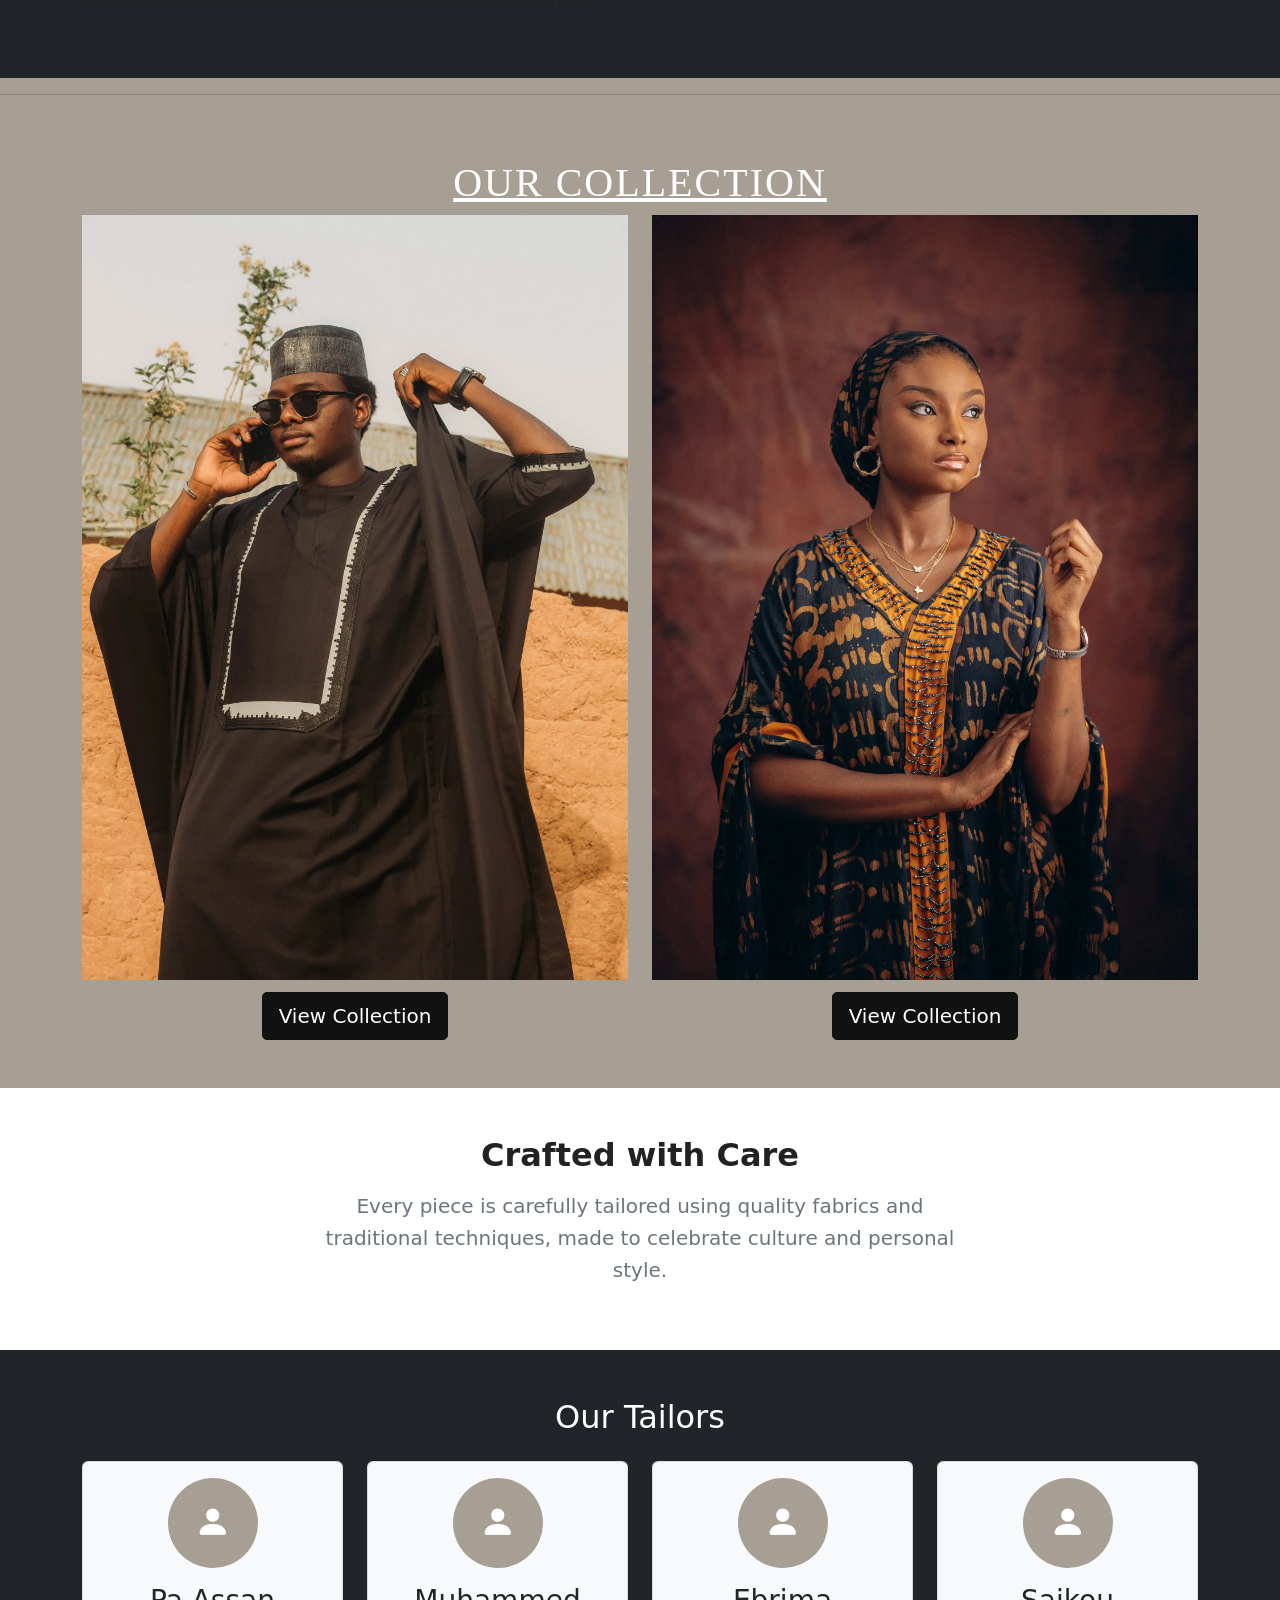
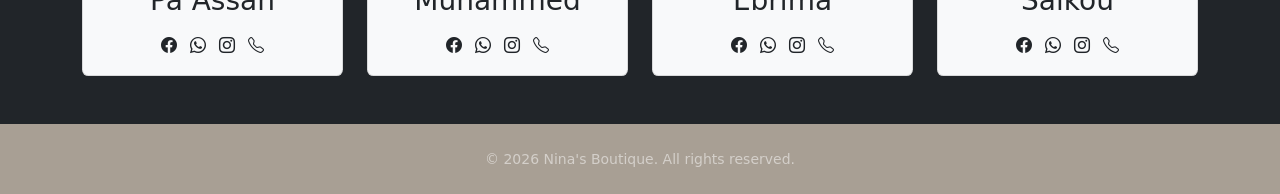
==== commit e4717888: "Update index.html" ====
--- a/index.html
+++ b/index.html
@@ -236,7 +236,7 @@
                   <div class="rounded-circle mb-3 avatar-placeholder"><i class="bi bi-person-fill"></i></div>
       
                   <h3 class="card-title mb-3">Pa Assan</h3>
-                  <p><h6>Design Specialist</h6></p>
+                  <p><h6></h6></p>
       
                   <p class="card-text">
                   </p>
@@ -261,7 +261,7 @@
                   <div class="rounded-circle mb-3 avatar-placeholder"><i class="bi bi-person-fill"></i></div>
       
                   <h3 class="card-title mb-3">Muhammed</h3>
-                  <p><h6>Embroidery Specialist</h6></p>
+                  <p><h6></h6></p>
       
                   <p class="card-text">
                   </p>
@@ -286,7 +286,7 @@
                   <div class="rounded-circle mb-3 avatar-placeholder"><i class="bi bi-person-fill"></i></div>
       
                   <h3 class="card-title mb-3">Ebrima</h3>
-                  <p><h6>Team Leader</h6></p>
+                  <p><h6></h6></p>
       
                   <p class="card-text">
                   </p>
@@ -311,7 +311,7 @@
                   <div class="rounded-circle mb-3 avatar-placeholder"><i class="bi bi-person-fill"></i></div>
       
                   <h3 class="card-title mb-3">Saikou</h3>
-                  <p><h6>Design Specialist</h6></p>
+                  <p><h6></h6></p>
       
                   <p class="card-text">
                   </p>
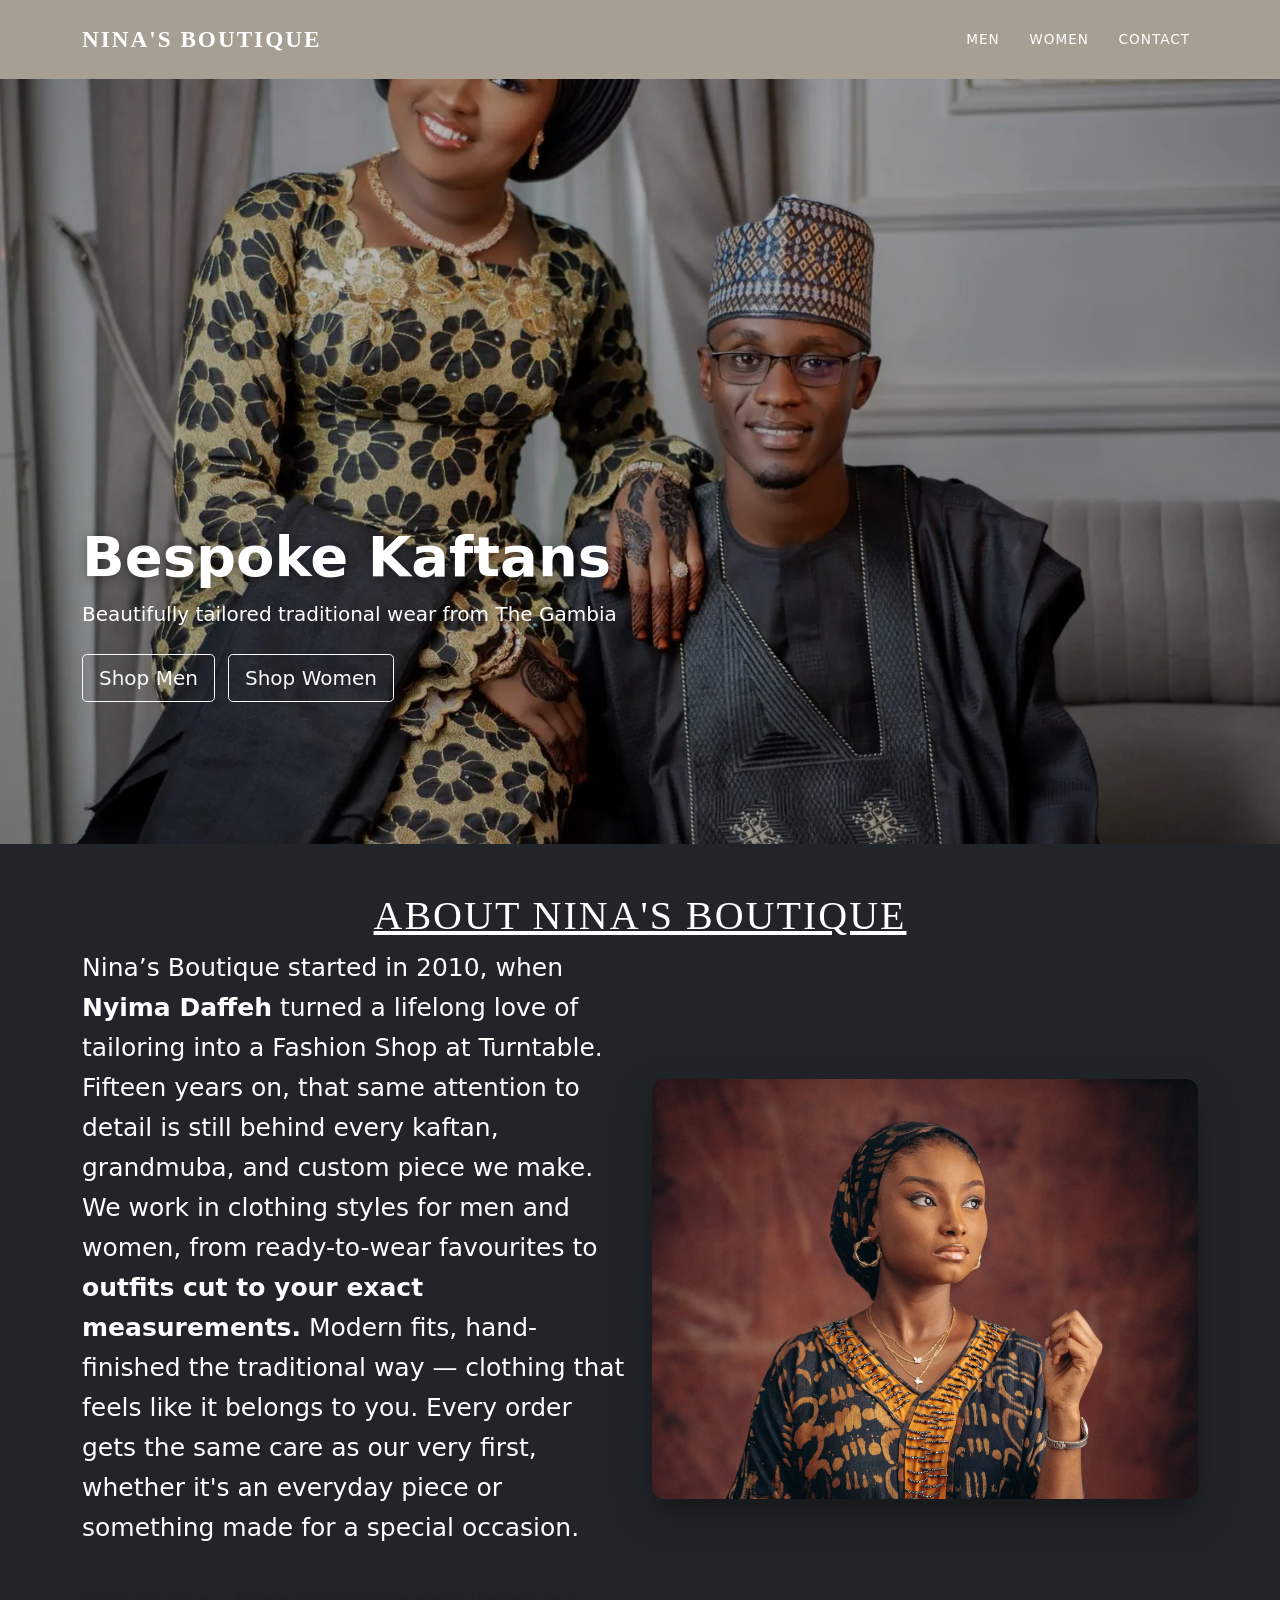
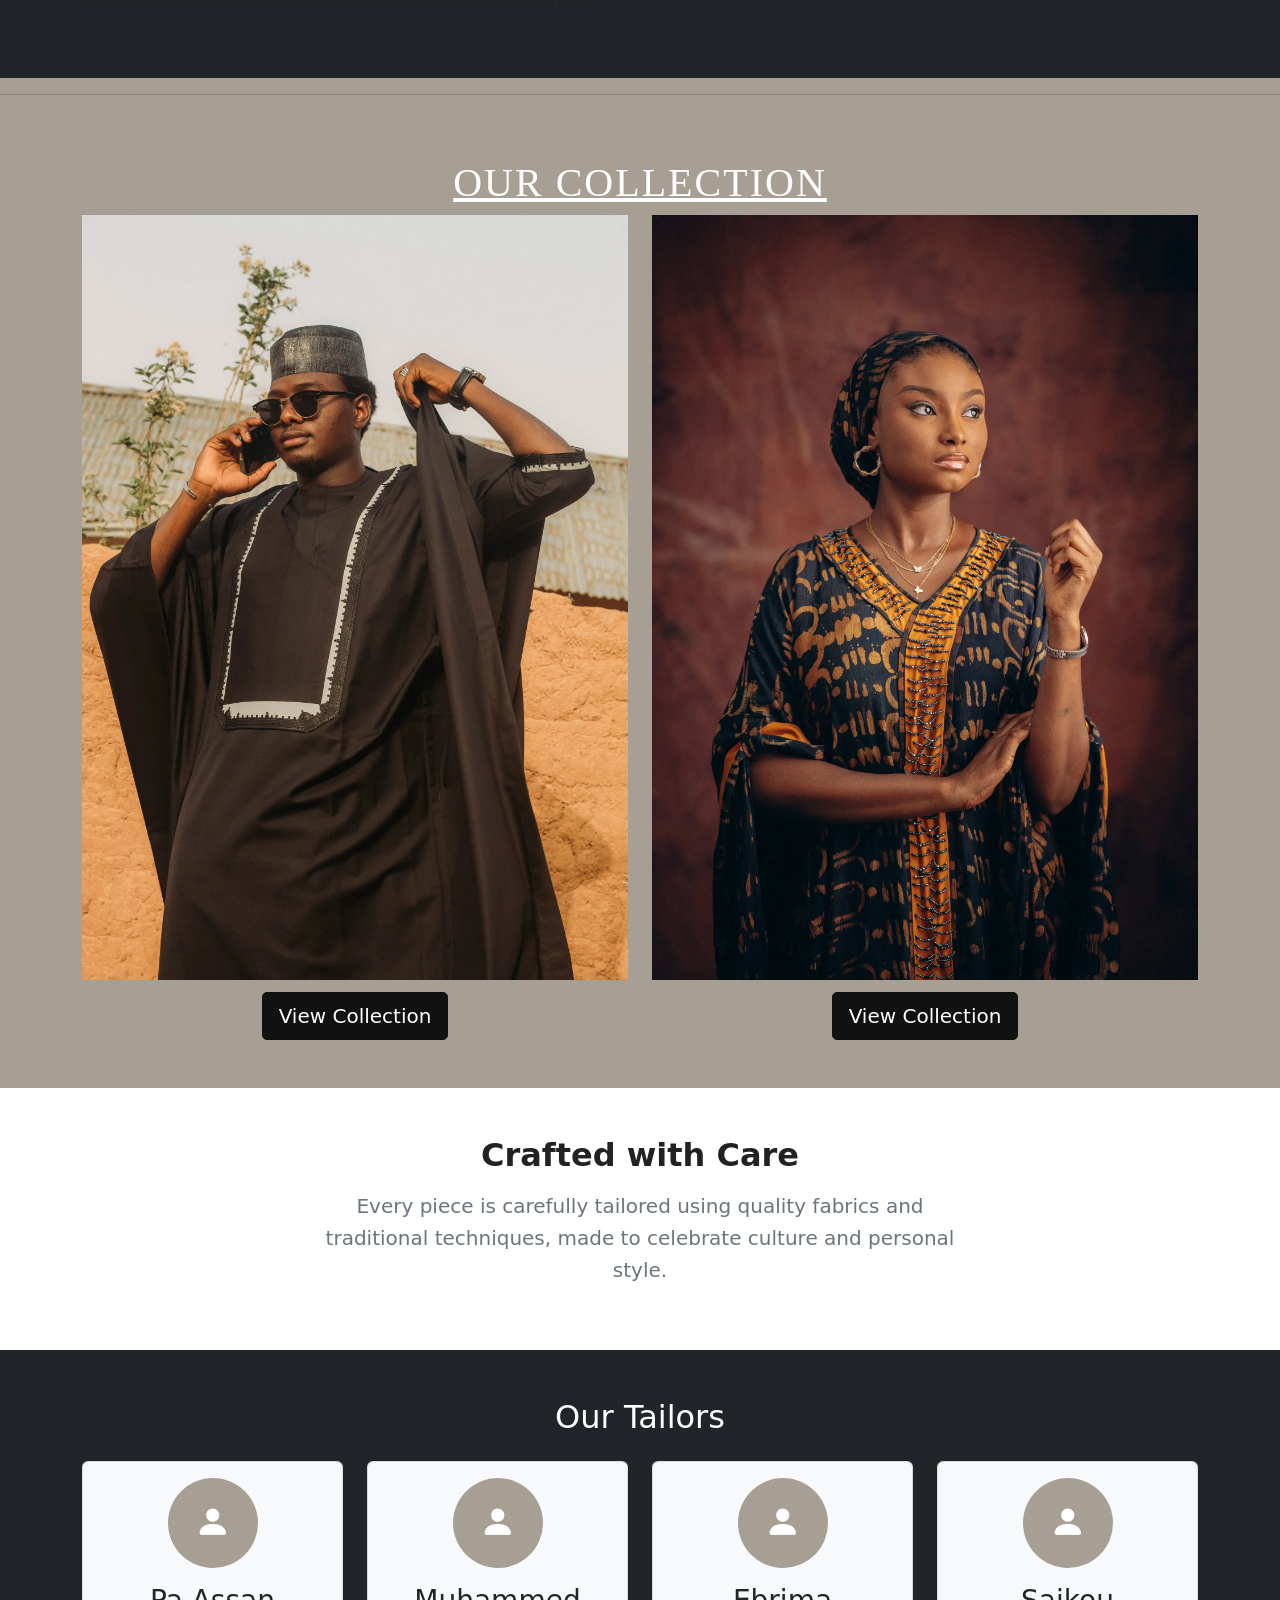
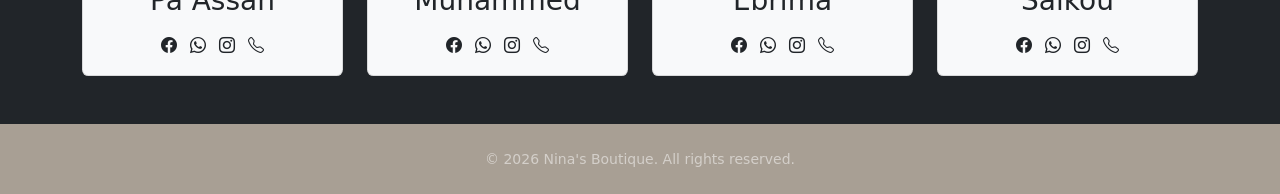
==== commit 48894188: "Update index.html" ====
--- a/index.html
+++ b/index.html
@@ -112,13 +112,7 @@
     </div>
   </div>
 
- <button class="carousel-control-prev" type="button" data-bs-target="#heroCarousel" data-bs-slide="prev">
-      <span class="carousel-control-prev-icon"></span>
-    </button>
-    <button class="carousel-control-next" type="button" data-bs-target="#heroCarousel" data-bs-slide="next">
-      <span class="carousel-control-next-icon"></span>
-    </button>
-  </div>
+ 
    
 
 
--- a/style.css
+++ b/style.css
@@ -188,7 +188,7 @@
     font-size: 25px;
     color: white;
     margin-bottom: 40px;
-    text-align: center;
+    text-align: left;
   
 }
 
@@ -230,6 +230,149 @@
 @media (max-width: 480px) {
   .about-photo img {
     height: 260px;
+  }
+}
+
+/* ---------- Contact page ---------- */
+
+.contact-hero {
+  background: linear-gradient(135deg, #1c1a18 0%, #3a332c 55%, #5b4c3d 100%);
+}
+
+.kicker {
+  font-family: Georgia, "Times New Roman", Times, serif;
+  letter-spacing: 3px;
+  text-transform: uppercase;
+  font-size: 0.8rem;
+  color: #d8cfc2;
+  margin-bottom: 0.5rem;
+}
+
+.hero-divider {
+  width: 60px;
+  height: 3px;
+  background: #a89f94;
+  margin: 16px auto 18px;
+  border-radius: 2px;
+}
+
+.section-heading {
+  font-family: Georgia, "Times New Roman", Times, serif;
+  font-weight: 400;
+  letter-spacing: 2px;
+  text-transform: uppercase;
+  text-align: center;
+  color: #2a2a2a;
+  font-size: 1.3rem;
+  margin-bottom: 1.5rem;
+}
+
+.contact-card {
+  background: #fff;
+  border-radius: 14px;
+  padding: 2.25rem 1.5rem;
+  box-shadow: 0 8px 24px rgba(0, 0, 0, 0.08);
+  transition: transform 0.25s ease, box-shadow 0.25s ease;
+}
+
+.contact-card:hover {
+  transform: translateY(-6px);
+  box-shadow: 0 16px 36px rgba(0, 0, 0, 0.14);
+}
+
+.contact-icon {
+  width: 64px;
+  height: 64px;
+  margin: 0 auto 16px;
+  border-radius: 50%;
+  background: #a89f94;
+  color: #fff;
+  display: flex;
+  align-items: center;
+  justify-content: center;
+  font-size: 1.6rem;
+}
+
+.map-frame {
+  border-radius: 14px;
+  overflow: hidden;
+  box-shadow: 0 15px 35px rgba(0, 0, 0, 0.18);
+  border: 4px solid #fff;
+}
+
+.info-panel {
+  background: #fff;
+  border-radius: 14px;
+  padding: 2rem 1.75rem;
+  box-shadow: 0 8px 24px rgba(0, 0, 0, 0.08);
+}
+
+.hours-list {
+  list-style: none;
+  padding: 0;
+  margin: 0;
+}
+
+.hours-list li {
+  display: flex;
+  justify-content: space-between;
+  padding: 0.55rem 0;
+  border-bottom: 1px solid #eee;
+  font-size: 0.95rem;
+}
+
+.hours-list li:last-child {
+  border-bottom: none;
+}
+
+.hours-list li span:first-child {
+  font-weight: 600;
+  color: #2a2a2a;
+}
+
+.hours-list li span:last-child {
+  color: #6c757d;
+}
+
+.social-row {
+  display: flex;
+  justify-content: center;
+  gap: 14px;
+  flex-wrap: wrap;
+}
+
+.social-icon {
+  width: 52px;
+  height: 52px;
+  border-radius: 50%;
+  background: #a89f94;
+  color: #fff;
+  display: flex;
+  align-items: center;
+  justify-content: center;
+  font-size: 1.3rem;
+  transition: transform 0.2s ease, background 0.2s ease;
+}
+
+.social-icon:hover {
+  background: #2a2a2a;
+  color: #fff;
+  transform: translateY(-4px);
+}
+
+@media (max-width: 480px) {
+  .contact-card {
+    padding: 1.75rem 1.25rem;
+  }
+
+  .contact-icon {
+    width: 54px;
+    height: 54px;
+    font-size: 1.35rem;
+  }
+
+  .info-panel {
+    padding: 1.5rem 1.25rem;
   }
 }
 
